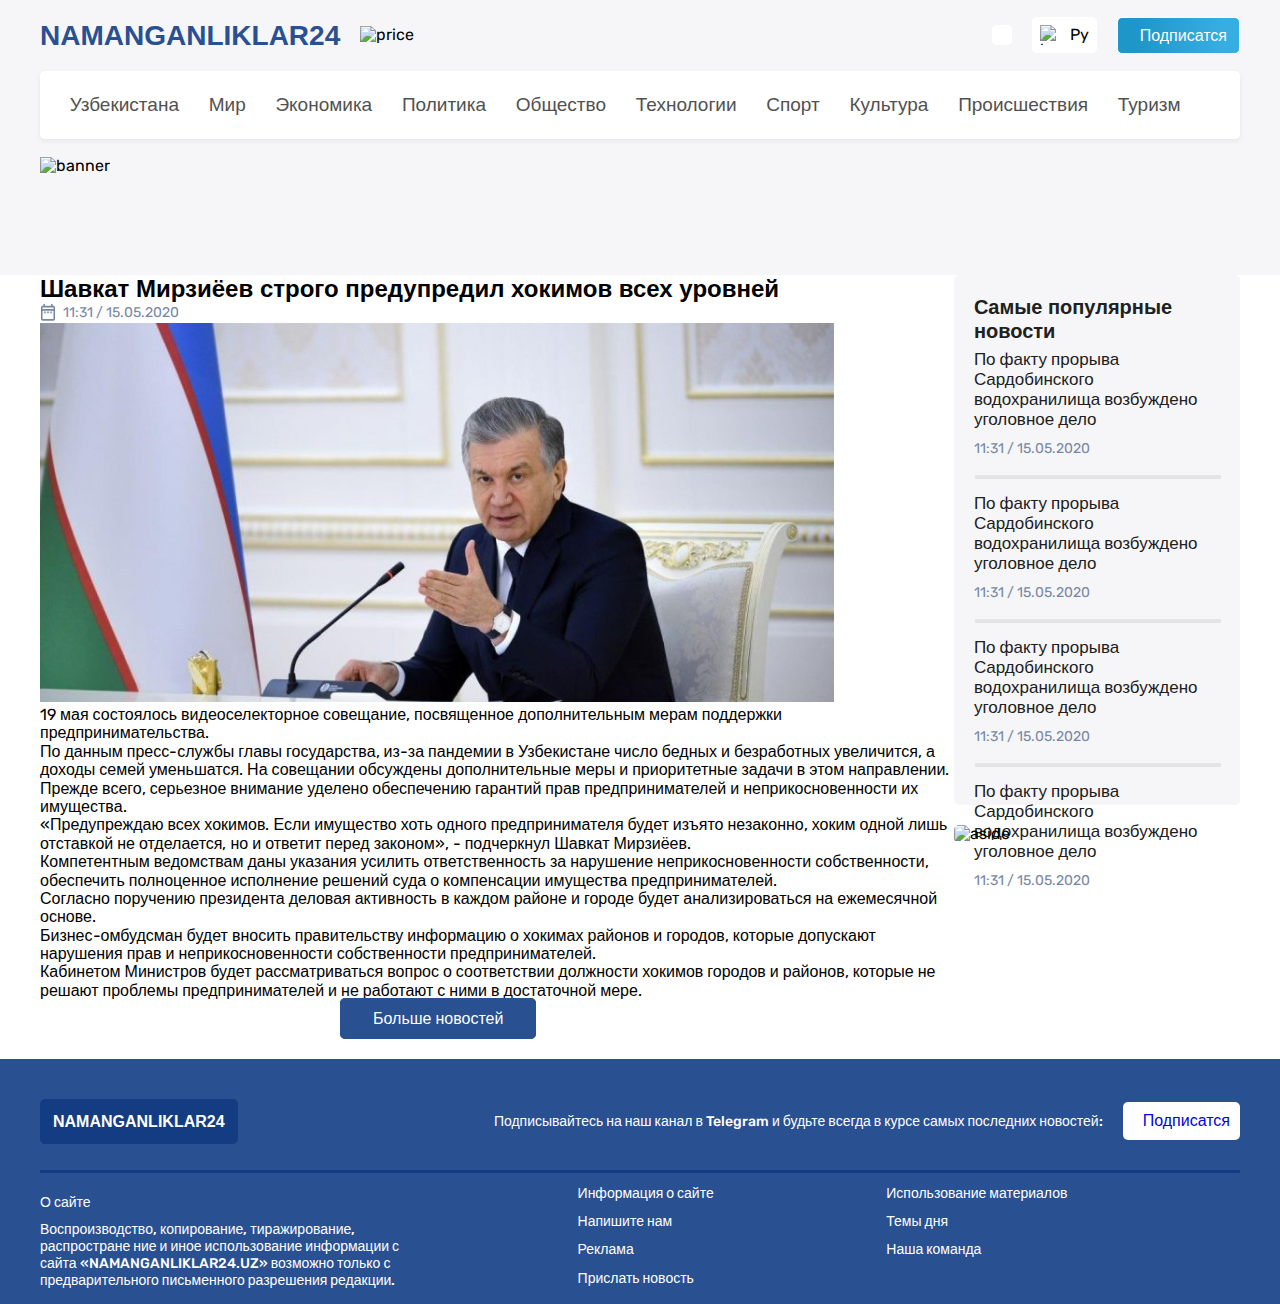
==== html/article.html @ 176e5793 "Namanganliklar24" ====
<!DOCTYPE html>
<html lang="ru">
  <head>
    <meta charset="UTF-8" />
    <meta http-equiv="X-UA-Compatible" content="IE=edge" />
    <meta name="viewport" content="width=device-width, initial-scale=1.0" />
    <!-- ****META TAGS**** -->
    <link
      rel="apple-touch-icon"
      sizes="180x180"
      href="..favicon/apple-touch-icon.png"
    />
    <link
      rel="icon"
      type="image/png"
      sizes="32x32"
      href="../favicon/favicon-32x32.png"
    />
    <link
      rel="icon"
      type="image/png"
      sizes="16x16"
      href="../favicon/favicon-16x16.png"
    />
    <link rel="manifest" href="../favicon/site.webmanifest" />
    <meta name="author" content="Abdujalilov Ismoil" />
    <meta
      name="description"
      content="Namanganliklar24 nomli 4 sahifali Web-Site"
    />
    <meta name="og:title" content="Namanganliklar24" />
    <meta
      name="og:description"
      content="Namanganliklar24 nomli 4 sahifali Web-Site"
    />
    <meta name="og:image" content="./favicon/favicon.ico" />
    <meta name="og:site_name" content="Namanganliklar24" />
    <!-- ***CDNJS LIBRARY*** -->
    <link
      rel="stylesheet"
      href="https://cdnjs.cloudflare.com/ajax/libs/font-awesome/6.1.2/css/all.min.css"
      integrity="sha512-1sCRPdkRXhBV2PBLUdRb4tMg1w2YPf37qatUFeS7zlBy7jJI8Lf4VHwWfZZfpXtYSLy85pkm9GaYVYMfw5BC1A=="
      crossorigin="anonymous"
      referrerpolicy="no-referrer"
    />
    <!-- ****FONTS CSS**** -->
    <link rel="stylesheet" href="../css/fonts.css" />
    <!-- ****NORMALIZE CSS*** -->
    <link rel="stylesheet" href="../css/normalize.css" />
    <!-- ****MAIN CSS**** -->
    <link rel="stylesheet" href="../css/article.css" />
    <title>Namanganliklar24</title>
  </head>
  <body>
    <!-- ****MODAL START**** -->
    <div class="modal">
      <div class="modal__container">
        <i data-close class="fa fa-times"></i>
        <h3 class="modal__container-title">
          Подписывайтесь на наш канал в Telegram и будьте всегда в курсе самых
          последних новостей:
        </h3>
        <a class="modal__container_link" href="#">
          <i class="fab fa-telegram"></i>
          <p class="modal__container-paragraph">Подписатся</p>
        </a>
      </div>
    </div>
    <!-- ****MODAL END**** -->

    <!-- ****HEADER START**** -->
    <header class="header">
      <div class="container">
        <nav class="header__nav">
          <div class="header__nav_container">
            <div class="header__nav_container_box">
              <h1 class="header__nav_container_box-title">NAMANGANLIKLAR24</h1>
              <img
                class="header__nav_container_box-img"
                src="../img/logo/price.svg"
                alt="price"
                title="price"
              />
            </div>
            <div class="header__nav_container_box">
              <i class="fa fa-search"></i>
              <div class="header__nav_container_box_language">
                <img
                  class="header__nav_container_box_language-img"
                  src="../img/logo/language.jpg"
                  alt="language"
                  title="language"
                />
                <p class="header__nav_container_box_language-paragraph">Py</p>
              </div>
              <div class="header__nav_container_box_subscribe">
                <a
                  data-open
                  class="header__nav_container_box_subscribe_link"
                  href="#"
                >
                  <i class="fab fa-telegram"></i>
                  <p class="header__nav_container_box_subscribe-paragraph">
                    Подписатся
                  </p>
                </a>
              </div>
            </div>
          </div>
          <ul class="header__nav_list">
            <li class="header__nav_list_item">
              <a
                class="header__nav_list_item-link"
                href="../index.html"
                target="_blank"
              >
                Узбекистана
              </a>
            </li>
            <li class="header__nav_list_item">
              <a class="header__nav_list_item-link" href="#"> Мир </a>
            </li>
            <li class="header__nav_list_item">
              <a class="header__nav_list_item-link" href="#"> Экономика </a>
            </li>
            <li class="header__nav_list_item">
              <a class="header__nav_list_item-link" href="./list.html">
                Политика
              </a>
            </li>
            <li class="header__nav_list_item">
              <a class="header__nav_list_item-link" href="#"> Общество </a>
            </li>
            <li class="header__nav_list_item">
              <a class="header__nav_list_item-link" href="#"> Технологии </a>
            </li>
            <li class="header__nav_list_item">
              <a class="header__nav_list_item-link" href="#"> Спорт </a>
            </li>
            <li class="header__nav_list_item">
              <a class="header__nav_list_item-link" href="#"> Культура </a>
            </li>
            <li class="header__nav_list_item">
              <a class="header__nav_list_item-link" href="#"> Происшествия </a>
            </li>
            <li class="header__nav_list_item">
              <a class="header__nav_list_item-link" href="#"> Туризм </a>
            </li>
            <li class="header__nav_list_item">
              <i class="fa fa-bars"></i>
            </li>
          </ul>
        </nav>
        <img
          class="header__nav-img"
          src="../img/logo/banner.svg"
          alt="banner"
          title="banner"
        />
      </div>
    </header>
    <!-- ****HEADER END**** -->

    <!-- ****SECTION START**** -->
    <section class="section">
      <div class="container">
        <div class="section__container">
          <div class="section__container_small">
            <div class="section__container_small_box">
              <h2 class="section__container_small_box-title">
                Шавкат Мирзиёев строго предупредил хокимов всех уровней
              </h2>
              <div class="section__container_small_list_item_box_date">
                <img
                  class="section__container_small_list_item_box_date-img"
                  src="../img/section/date-icon.svg"
                  alt="date-icon"
                  title="date-icon"
                />
                <p
                  class="section__container_small_list_item_box_date-paragraph"
                >
                  11:31 / 15.05.2020
                </p>
              </div>
              <img
                class="section__container_small_box-img"
                src="../img/section/prezident.jpg"
                alt="prezident"
                title="prezident"
              />
              <p class="section__container_small_box-paragraph">
                19 мая состоялось видеоселекторное совещание, посвященное
                дополнительным мерам поддержки предпринимательства.
              </p>
              <p class="section__container_small_box-paragraph">
                По данным пресс-службы главы государства, из-за пандемии в
                Узбекистане число бедных и безработных увеличится, а доходы
                семей уменьшатся. На совещании обсуждены дополнительные меры и
                приоритетные задачи в этом направлении.
              </p>
              <p class="section__container_small_box-paragraph">
                Прежде всего, серьезное внимание уделено обеспечению гарантий
                прав предпринимателей и неприкосновенности их имущества.
              </p>
              <p class="section__container_small_box-paragraph">
                «Предупреждаю всех хокимов. Если имущество хоть одного
                предпринимателя будет изъято незаконно, хоким одной лишь
                отставкой не отделается, но и ответит перед законом», -
                подчеркнул Шавкат Мирзиёев.
              </p>
              <p class="section__container_small_box-paragraph">
                Компетентным ведомствам даны указания усилить ответственность за
                нарушение неприкосновенности собственности, обеспечить
                полноценное исполнение решений суда о компенсации имущества
                предпринимателей.
              </p>
              <p class="section__container_small_box-paragraph">
                Согласно поручению президента деловая активность в каждом районе
                и городе будет анализироваться на ежемесячной основе.
              </p>
              <p class="section__container_small_box-paragraph">
                Бизнес-омбудсман будет вносить правительству информацию о
                хокимах районов и городов, которые допускают нарушения прав и
                неприкосновенности собственности предпринимателей.
              </p>
              <p class="section__container_small_box-paragraph">
                Кабинетом Министров будет рассматриваться вопрос о соответствии
                должности хокимов городов и районов, которые не решают проблемы
                предпринимателей и не работают с ними в достаточной мере.
              </p>
            </div>
            <aside class="section__container_small_aside">
              <ul class="section__container_small_aside_list">
                <li class="section__container_small_aside_list_item">
                  <h2 class="section__container_small_aside_list_item-title">
                    Cамые популярные новости
                  </h2>
                  <p class="section__container_small_aside_list_item-paragraph">
                    По факту прорыва Сардобинского водохранилища возбуждено
                    уголовное дело
                  </p>
                  <p
                    class="section__container_small_aside_list_item_paragraph-date"
                  >
                    11:31 / 15.05.2020
                  </p>
                </li>
                <li class="section__container_small_aside_list_item">
                  <p class="section__container_small_aside_list_item-paragraph">
                    По факту прорыва Сардобинского водохранилища возбуждено
                    уголовное дело
                  </p>
                  <p
                    class="section__container_small_aside_list_item_paragraph-date"
                  >
                    11:31 / 15.05.2020
                  </p>
                </li>
                <li class="section__container_small_aside_list_item">
                  <p class="section__container_small_aside_list_item-paragraph">
                    По факту прорыва Сардобинского водохранилища возбуждено
                    уголовное дело
                  </p>
                  <p
                    class="section__container_small_aside_list_item_paragraph-date"
                  >
                    11:31 / 15.05.2020
                  </p>
                </li>
                <li class="section__container_small_aside_list_item">
                  <p class="section__container_small_aside_list_item-paragraph">
                    По факту прорыва Сардобинского водохранилища возбуждено
                    уголовное дело
                  </p>
                  <p
                    class="section__container_small_aside_list_item_paragraph-date active"
                  >
                    11:31 / 15.05.2020
                  </p>
                </li>
              </ul>
              <img
                class="section__container_small_aside-img"
                src="../img/section/aside.svg"
                alt="aside"
                title="aside"
              />
            </aside>
          </div>
          <a class="section__container_small_aside_list_item-link" href="#">
            Больше новостей
          </a>
        </div>
      </div>
    </section>
    <!-- ****SECTION END**** -->

    <!-- ****FOOTER START**** -->
    <footer class="footer">
      <div class="container">
        <div class="footer__logo_container">
          <a class="footer__logo_container-link" href="../index.html">
            NAMANGANLIKLAR24
          </a>
          <div class="footer__logo_container_box">
            <p class="footer__logo_container-paragraph">
              Подписывайтесь на наш канал в Telegram и будьте всегда в курсе
              самых последних новостей:
            </p>
            <a class="footer__logo_container_subscribe" href="#">
              <i class="fab fa-telegram"></i>
              <p class="footer__logo_container_subscribe-paragraph">
                Подписатся
              </p>
            </a>
          </div>
        </div>
        <div class="footer__list_container">
          <ul class="footer__list_container_list">
            <li class="footer__list_container_list_item">
              <p class="footer__list_container_list_item-paragraph">О сайте</p>
              <p class="footer__list_container_list_item-paragraph">
                Воспроизводство, копирование, тиражирование, распростране ние и
                иное использование информации с сайта «NAMANGANLIKLAR24.UZ»
                возможно только с предварительного письменного разрешения
                редакции.
              </p>
            </li>
          </ul>
          <ul class="footer__list_container_list">
            <li class="footer__list_container_list_item">
              <a class="footer__list_container_list_item-link" href="#">
                Информация о сайте
              </a>
            </li>
            <li class="footer__list_container_list_item">
              <a class="footer__list_container_list_item-link" href="#">
                Напишите нам
              </a>
            </li>
            <li class="footer__list_container_list_item">
              <a class="footer__list_container_list_item-link" href="#">
                Реклама
              </a>
            </li>
            <li class="footer__list_container_list_item">
              <a class="footer__list_container_list_item-link" href="#">
                Прислать новость
              </a>
            </li>
          </ul>
          <ul class="footer__list_container_list">
            <li class="footer__list_container_list_item">
              <a class="footer__list_container_list_item-link" href="#">
                Использование материалов
              </a>
            </li>
            <li class="footer__list_container_list_item">
              <a class="footer__list_container_list_item-link" href="#">
                Темы дня
              </a>
            </li>
            <li class="footer__list_container_list_item">
              <a class="footer__list_container_list_item-link" href="#">
                Наша команда
              </a>
            </li>
          </ul>
        </div>
      </div>
    </footer>
    <!-- ****FOOTER END**** -->
    <script src="../js/index.js"></script>
  </body>
</html>
---- css/fonts.css ----
/* rubik-regular - latin */
@font-face {
  font-family: 'Rubik';
  font-style: normal;
  font-weight: 400;
  src: url('../fonts/Rubik/rubik-v21-latin-regular.eot');
  /* IE9 Compat Modes */
  src: local(''),
    url('../fonts/Rubik/rubik-v21-latin-regular.eot?#iefix') format('embedded-opentype'),
    /* IE6-IE8 */
    url('../fonts/Rubik/rubik-v21-latin-regular.woff2') format('woff2'),
    /* Super Modern Browsers */
    url('../fonts/Rubik/rubik-v21-latin-regular.woff') format('woff'),
    /* Modern Browsers */
    url('../fonts/Rubik/rubik-v21-latin-regular.ttf') format('truetype'),
    /* Safari, Android, iOS */
    url('../fonts/Rubik/rubik-v21-latin-regular.svg#Rubik') format('svg');
  /* Legacy iOS */
}

/* rubik-500 - latin */
@font-face {
  font-family: 'Rubik';
  font-style: normal;
  font-weight: 500;
  src: url('../fonts/Rubik/rubik-v21-latin-500.eot');
  /* IE9 Compat Modes */
  src: local(''),
    url('../fonts/Rubik/rubik-v21-latin-500.eot?#iefix') format('embedded-opentype'),
    /* IE6-IE8 */
    url('../fonts/Rubik/rubik-v21-latin-500.woff2') format('woff2'),
    /* Super Modern Browsers */
    url('../fonts/Rubik/rubik-v21-latin-500.woff') format('woff'),
    /* Modern Browsers */
    url('../fonts/Rubik/rubik-v21-latin-500.ttf') format('truetype'),
    /* Safari, Android, iOS */
    url('../fonts/Rubik/rubik-v21-latin-500.svg#Rubik') format('svg');
  /* Legacy iOS */
}

/* rubik-700 - latin */
@font-face {
  font-family: 'Rubik';
  font-style: normal;
  font-weight: 700;
  src: url('../fonts/rubik-v21-latin-700.eot');
  /* IE9 Compat Modes */
  src: local(''),
    url('../fonts/rubik-v21-latin-700.eot?#iefix') format('embedded-opentype'),
    /* IE6-IE8 */
    url('../fonts/rubik-v21-latin-700.woff2') format('woff2'),
    /* Super Modern Browsers */
    url('../fonts/rubik-v21-latin-700.woff') format('woff'),
    /* Modern Browsers */
    url('../fonts/rubik-v21-latin-700.ttf') format('truetype'),
    /* Safari, Android, iOS */
    url('../fonts/rubik-v21-latin-700.svg#Rubik') format('svg');
  /* Legacy iOS */
}
---- css/article.css ----
*,
*::after,
*::before {
  padding: 0;
  margin: 0;
  list-style: none;
  text-decoration: none;
  -webkit-box-sizing: border-box;
  box-sizing: border-box;
  -webkit-tap-highlight-color: transparent;
  scroll-behavior: smooth;
}

body {
  font-family: 'Rubik', sans-serif;
}

:root {
  --header-title-color: #295091;
  --header-bg-color: #F6F6F9;
  --header-icon-bg-color: #FFFFFF;
  --header-link-color: #515151;
  --banner-border-color: #E0E0E0;
  --main-span-color1: #DB0000;
  --main-span-color2: #05B135;
  --main-span-color3: #000000;
  --main-span-after-color: #F4CCD1;
  --main-text-color: #202020;
  --main-paragraph-color: #6B6D97;
  --main-bg-btn-color: #FE5C28;
  --section-date-color: #7688A4;
  --section-date-border-color: #E4E4E4;
  --section-contact-color: #333333;
  --footer-link-color: #133C82;
}

/* ****MODAL START**** */
.modal {
  position: fixed;
  min-height: 100vh;
  width: 100%;
  background: rgba(68, 81, 102, 0.24);
  display: flex;
  justify-content: center;
  align-items: center;
  z-index: 1;
  display: none;
}

.modal.active {
  display: block;
}

.modal__container {
  height: 230px;
  max-width: 819px;
  width: 100%;
  background-color: var(--header-icon-bg-color);
  display: flex;
  justify-content: center;
  flex-direction: column;
  text-align: center;
  margin: 0 auto;
  position: relative;
  margin: 200px auto;
}

.modal__container .fa-times {
  font-size: 20px;
  position: absolute;
  top: 20px;
  right: 20px;
  cursor: pointer;
  color: var(--header-link-color);
}

.modal__container-title {
  max-width: 678px;
  margin: 0 auto;
  width: 100%;
  color: var(--header-title-color);
  font-weight: 600;
  font-size: 26px;
  line-height: 31px;
  text-align: center;
}

.modal__container_link {
  display: -webkit-box;
  display: -ms-flexbox;
  display: flex;
  -webkit-box-align: center;
  justify-content: center;
  -ms-flex-align: center;
  align-items: center;
  background: -o-linear-gradient(left, #1E96C8 15.07%, #37AEE2 85.96%);
  background: -webkit-gradient(linear, left top, right top, color-stop(15.07%, #1E96C8), color-stop(85.96%, #37AEE2));
  background: linear-gradient(90deg, #1E96C8 15.07%, #37AEE2 85.96%);
  border-radius: 5px;
  padding: 8px 12px;
  gap: 10px;
  transition: all .3s linear;
  -webkit-transition: all .3s linear;
  -moz-transition: all .3s linear;
  -ms-transition: all .3s linear;
  -o-transition: all .3s linear;
  border: 1px solid var(--header-icon-bg-color);
  width: 150px;
  margin: 30px auto 0 auto;
  color: var(--header-icon-bg-color);
}

.modal__container_link:hover {
  background: var(--header-icon-bg-color);
  border: 1px solid var(--header-title-color);
  color: var(--footer-link-color);
}

.modal__container_link:hover .fa-telegram {
  color: var(--header-title-color);
}

.modal__container_link .fa-telegram {
  color: var(--header-icon-bg-color);
  transition: all .3s linear;
  -webkit-transition: all .3s linear;
  -moz-transition: all .3s linear;
  -ms-transition: all .3s linear;
  -o-transition: all .3s linear;
}

/* ****MODAL END**** */

.container {
  max-width: 1240px;
  width: 100%;
  padding: 0 20px;
  margin: 0 auto;
}

html {
  scroll-behavior: smooth;
}

body {
  scroll-behavior: smooth;
}

/* ****HEADER START**** */
.header {
  background-color: var(--header-bg-color);
  width: 100%;
  height: 275px;
}

.header__nav_container {
  display: -webkit-box;
  display: -ms-flexbox;
  display: flex;
  -webkit-box-pack: justify;
  -ms-flex-pack: justify;
  justify-content: space-between;
  -webkit-box-align: center;
  -ms-flex-align: center;
  align-items: center;
}

.header__nav_container_box:nth-child(1) {
  display: -webkit-box;
  display: -ms-flexbox;
  display: flex;
  -webkit-box-align: center;
  -ms-flex-align: center;
  align-items: center;
  gap: 20px;
}

.header__nav_container_box:nth-child(2) {
  display: -webkit-box;
  display: -ms-flexbox;
  display: flex;
  -webkit-box-align: center;
  -ms-flex-align: center;
  align-items: center;
  gap: 20px;
}

.header__nav_container_box-title {
  color: var(--header-title-color);
  font-weight: 700;
  font-size: 28px;
  line-height: 33px;
}

.fa-search {
  background-color: var(--header-icon-bg-color);
  padding: 10px;
  display: -webkit-box;
  display: -ms-flexbox;
  display: flex;
  -webkit-box-pack: center;
  -ms-flex-pack: center;
  justify-content: center;
  -webkit-box-align: center;
  -ms-flex-align: center;
  align-items: center;
  border-radius: 5px;
  cursor: pointer;
}

.header__nav_container_box_language {
  display: -webkit-box;
  display: -ms-flexbox;
  display: flex;
  -webkit-box-align: center;
  -ms-flex-align: center;
  align-items: center;
  -webkit-box-pack: justify;
  -ms-flex-pack: justify;
  justify-content: space-between;
  gap: 10px;
  background-color: var(--header-icon-bg-color);
  border-radius: 5px;
  -webkit-border-radius: 5px;
  -moz-border-radius: 5px;
  -ms-border-radius: 5px;
  -o-border-radius: 5px;
  padding: 8px;
  cursor: pointer;
}

.header__nav_container_box_language-img {
  height: 20px;
  width: 20px;

}

.header__nav_container_box_subscribe_link {
  display: -webkit-box;
  display: -ms-flexbox;
  display: flex;
  -webkit-box-align: center;
  -ms-flex-align: center;
  align-items: center;
  background: -o-linear-gradient(left, #1E96C8 15.07%, #37AEE2 85.96%);
  background: -webkit-gradient(linear, left top, right top, color-stop(15.07%, #1E96C8), color-stop(85.96%, #37AEE2));
  background: linear-gradient(90deg, #1E96C8 15.07%, #37AEE2 85.96%);
  border-radius: 5px;
  padding: 8px 12px;
  gap: 10px;
  transition: all .3s linear;
  -webkit-transition: all .3s linear;
  -moz-transition: all .3s linear;
  -ms-transition: all .3s linear;
  -o-transition: all .3s linear;
  border: 1px solid var(--header-icon-bg-color);
}

.header__nav_container_box_subscribe_link:hover {
  background: var(--header-icon-bg-color);
  border: 1px solid var(--header-title-color);
}

.header__nav_container_box_subscribe_link:hover .header__nav_container_box_subscribe-paragraph {
  color: var(--header-title-color);
}

.header__nav_container_box_subscribe_link:hover .fa-telegram {
  color: var(--header-title-color);
}

.fa-telegram {
  color: var(--header-icon-bg-color);
  transition: all .3s linear;
  -webkit-transition: all .3s linear;
  -moz-transition: all .3s linear;
  -ms-transition: all .3s linear;
  -o-transition: all .3s linear;
}

.fa-bars {
  font-size: 25px;
  cursor: pointer;
  display: none;
}

.header__nav_container_box_subscribe-paragraph {
  color: var(--header-icon-bg-color);
  font-weight: 500;
  font-size: 16px;
  line-height: 19px;
  transition: all .3s linear;
  -webkit-transition: all .3s linear;
  -moz-transition: all .3s linear;
  -ms-transition: all .3s linear;
  -o-transition: all .3s linear;
}

.header__nav_list {
  height: 68px;
  width: 100%;
  background-color: var(--header-icon-bg-color);
  -webkit-box-shadow: 0px 2px 5px rgba(159, 159, 159, 0.19);
  box-shadow: 0px 2px 5px rgba(159, 159, 159, 0.19);
  border-radius: 5px;
  display: -webkit-box;
  display: -ms-flexbox;
  display: flex;
  -webkit-box-align: center;
  -ms-flex-align: center;
  align-items: center;
  -webkit-box-pack: space-evenly;
  -ms-flex-pack: space-evenly;
  justify-content: space-evenly;
}

.header__nav_list_item-link {
  font-weight: 500;
  font-size: 19px;
  line-height: 23px;
  color: var(--header-link-color);
  transition: all .3s linear;
  -webkit-transition: all .3s linear;
  -moz-transition: all .3s linear;
  -ms-transition: all .3s linear;
  -o-transition: all .3s linear;
}

.header__nav_list_item-link:hover {
  text-decoration: underline;
}

.header__nav-img {
  margin: 18px 0 0 0;
  height: 99px;
  width: 100%;
}

/* ****HEADER END**** */


.section__container-title {
  margin: 38px 0 13px 0;
  font-weight: 600;
  font-size: 20px;
  line-height: 24px;
  color: var(--main-span-color3);
}

.section__container_small {
  display: -ms-grid;
  display: grid;
  -ms-grid-columns: (auto);
  grid-template-columns: repeat(2, auto);
  -webkit-box-pack: justify;
  -ms-flex-pack: justify;
  justify-content: space-between;
}

.section__container_small_list_item {
  display: -webkit-box;
  display: -ms-flexbox;
  display: flex;
  -webkit-box-align: center;
  -ms-flex-align: center;
  align-items: center;
  gap: 20px;
  margin: 18px 0;
}

.section__container_small_list_item_box-img {
  border-radius: 5px;
  height: 143px;
  width: 252px;
}

.section__container_small_list_item_box-title {
  max-width: 435px;
  width: 100%;
  font-weight: 600;
  font-size: 17px;
  line-height: 20px;
  color: var(--main-text-color);
}

.section__container_small_list_item_box-paragraph {
  max-width: 490px;
  width: 100%;
  font-weight: 400;
  font-size: 15px;
  line-height: 18px;
  margin: 8px 0 12px 0;
}

.section__container_small_list_item_box_date {
  display: -webkit-box;
  display: -ms-flexbox;
  display: flex;
  -webkit-box-align: center;
  -ms-flex-align: center;
  align-items: center;
  gap: 5px;
}

.section__container_small_list_item_box_date-img {
  height: 20px;
  width: 18px;
}

.section__container_small_list_item_box_date-paragraph {
  font-weight: 400;
  font-size: 14px;
  line-height: 17px;
  color: var(--section-date-color);
}

.section__container_small_aside_list {
  background-color: var(--header-bg-color);
  max-width: 386px;
  width: 100%;
  height: 530px;
  padding: 20px;
  border-radius: 5px;
}

.section__container_small_aside_list_item-title {
  font-weight: 600;
  font-size: 20px;
  line-height: 24px;
  color: var(--main-text-color);
}

.section__container_small_aside_list_item-paragraph {
  max-width: 347px;
  width: 100%;
  font-weight: 400;
  font-size: 17px;
  line-height: 20px;
  color: var(--main-text-color);
  margin: 6px 0 11px 0;
}

.section__container_small_aside_list_item_paragraph-date {
  font-weight: 400;
  font-size: 14px;
  line-height: 17px;
  color: var(--section-date-color);
  margin: 0 0 36px 0;
  position: relative;
}

.section__container_small_aside_list_item_paragraph-date::after {
  content: "";
  position: absolute;
  width: 100%;
  height: 4px;
  background-color: var(--section-date-border-color);
  transform: translateX(-115px) translateY(35px);
  -webkit-transform: translateX(-115px) translateY(35px);
  -moz-transform: translateX(-115px) translateY(35px);
  -ms-transform: translateX(-115px) translateY(35px);
  -o-transform: translateX(-115px) translateY(35px);
}

.section__container_small_aside_list_item_paragraph-date.active::after {
  display: none;
}

.section__container_small_aside-img {
  max-width: 386px;
  height: 510px;
  margin: 20px 0 0 0;
  -o-object-fit: cover;
  object-fit: cover;
  border-radius: 5px;
}

.section__container_small_aside_list_item-link {
  padding: 10px 32px;
  background-color: var(--header-title-color);
  color: var(--header-icon-bg-color);
  border-radius: 5px;
  border: 1.4px solid var(--header-title-color);
  position: relative;
  left: 300px;
  bottom: -10px;
  transition: all .3s linear;
  -webkit-transition: all .3s linear;
  -moz-transition: all .3s linear;
  -ms-transition: all .3s linear;
  -o-transition: all .3s linear;
}

.section__container_small_aside_list_item-link:hover {
  background-color: transparent;
  color: var(--header-title-color);
}

.section__contact {
  width: 100%;
  height: 214px;
  background-color: var(--header-bg-color);
  padding: 0 20px;
  margin: 20px 0 0 0;
}

.section__contact_list_item:nth-child(2) {
  position: relative;
  right: 40px;
}

.section__contact_list {
  display: -ms-grid;
  display: grid;
  -ms-grid-columns: (auto);
  grid-template-columns: repeat(3, auto);
  -webkit-box-pack: justify;
  -ms-flex-pack: justify;
  justify-content: space-between;
  -webkit-box-align: center;
  -ms-flex-align: center;
  align-items: center;
  height: 214px;
}

.section__contact_list_item-img.active {
  margin: 35px 0 0 0;
  height: 177px;
  width: 236px;
  cursor: auto;
}

.section__contact_list_item-title {
  color: var(--header-title-color);
  font-weight: 600;
  font-size: 24px;
  line-height: 28px;
  margin: 0 0 10px 0;
}

.section__contact_list_item-paragraph {
  font-weight: 600;
  font-size: 18px;
  line-height: 21px;
  color: var(--section-contact-color);
  max-width: 525px;
  width: 100%;
}

.section__contact_list_item-img {
  cursor: pointer;
  height: 50px;
  width: 162.71px;
  -o-object-fit: cover;
  object-fit: cover;
  margin: 0 5px;
}

/* ****SECTION END**** */

/* ****FOOTER START**** */
.footer {
  height: 245px;
  width: 100%;
  background-color: var(--header-title-color);
  padding: 40px 0 0 0;
  margin: 40px 0 0 0;
}

.footer__logo_container {
  display: -webkit-box;
  display: -ms-flexbox;
  display: flex;
  -webkit-box-pack: justify;
  -ms-flex-pack: justify;
  justify-content: space-between;
  -webkit-box-align: center;
  -ms-flex-align: center;
  align-items: center;
  position: relative;
}

.footer__logo_container::after {
  content: "";
  position: absolute;
  height: 3px;
  width: 100%;
  background-color: var(--footer-link-color);
  transform: translateY(50px);
  -webkit-transform: translateY(50px);
  -moz-transform: translateY(50px);
  -ms-transform: translateY(50px);
  -o-transform: translateY(50px);
}

.footer__logo_container_box {
  display: -webkit-box;
  display: -ms-flexbox;
  display: flex;
  -webkit-box-align: center;
  -ms-flex-align: center;
  align-items: center;
}

.footer__logo_container-paragraph {
  font-weight: 500;
  font-size: 14px;
  line-height: 17px;
  color: var(--header-icon-bg-color);
  margin: 0 20px 0 0;
}

.footer__logo_container-link {
  font-weight: 700;
  font-size: 16px;
  line-height: 19px;
  color: var(--header-icon-bg-color);
  padding: 12px;
  background: var(--footer-link-color);
  border-radius: 5px;
  display: inline;
  -webkit-border-radius: 5px;
  -moz-border-radius: 5px;
  -ms-border-radius: 5px;
  -o-border-radius: 5px;
  transition: all .3s linear;
  -webkit-transition: all .3s linear;
  -moz-transition: all .3s linear;
  -ms-transition: all .3s linear;
  -o-transition: all .3s linear;
  border: 1px solid var(--footer-link-color);
}

.footer__logo_container-link:hover {
  background-color: var(--header-icon-bg-color);
  color: var(--footer-link-color);
}

.footer__logo_container_subscribe {
  display: -webkit-box;
  display: -ms-flexbox;
  display: flex;
  -webkit-box-align: center;
  -ms-flex-align: center;
  align-items: center;
  gap: 10px;
  background-color: var(--header-icon-bg-color);
  padding: 10px;
  border-radius: 5px;
  -webkit-border-radius: 5px;
  -moz-border-radius: 5px;
  -ms-border-radius: 5px;
  -o-border-radius: 5px;
  transition: all .3s linear;
  -webkit-transition: all .3s linear;
  -moz-transition: all .3s linear;
  -ms-transition: all .3s linear;
  -o-transition: all .3s linear;
}

.footer__logo_container_subscribe:hover {
  background-color: var(--footer-link-color);
  color: var(--header-icon-bg-color);
}

.footer__logo_container_subscribe:hover i {
  color: var(--header-icon-bg-color);
}

.footer__logo_container_subscribe i {
  color: var(--footer-link-color);
}

.footer__list_container {
  display: -ms-grid;
  display: grid;
  -ms-grid-columns: (auto);
  grid-template-columns: repeat(3, auto);
  margin: 35px 0 0 0;
}

.footer__list_container_list_item-paragraph {
  max-width: 365px;
  width: 100%;
  font-weight: 500;
  font-size: 14px;
  line-height: 17px;
  color: var(--header-icon-bg-color);
  margin: 10px 0;
}

.footer__list_container_list_item {
  padding: 5px 0;
}

.footer__list_container_list_item-link {
  font-weight: 500;
  font-size: 14px;
  line-height: 17px;
  color: var(--header-icon-bg-color);
}

.footer__list_container_list_item-link:hover {
  text-decoration: underline;
}

/* ****FOOTER END**** */

/* ****RESPONSIVE START**** */
@media only screen and (max-width: 1165px) {
  .section__container_small_list_item {
    display: -webkit-box;
    display: -ms-flexbox;
    display: flex;
    -ms-flex-wrap: wrap;
    flex-wrap: wrap;
    -webkit-box-align: center;
    -ms-flex-align: center;
    align-items: center;
    gap: 20px;
    margin: 18px 0;
  }

  .section__container_small_list_item_box-img {
    border-radius: 5px;
    height: 100%;
    width: 700px;
  }
}

@media only screen and (max-width: 1130px) {
  .main__list {
    display: -ms-grid;
    display: grid;
    -ms-grid-columns: auto 20px auto 20px auto;
    grid-template-columns: repeat(2, auto);
    gap: 20px;
    margin: 18px 0 0 0;
  }

  .main__list_item-img {
    height: 315px;
    max-width: 535px;
    width: 100%;
    -o-object-fit: cover;
    object-fit: cover;
    border-radius: 5px;
  }

  .main__list_item-title {
    font-weight: 600;
    font-size: 25px;
    line-height: 32px;
    color: var(--main-text-color);
    max-width: none;
    width: 100%;
  }

  .main__list_item-paragraph {
    font-weight: 400;
    font-size: 20px;
    line-height: 17px;
    color: var(--main-paragraph-color);
    margin: 10px 0 0 0;
  }

  .section__container_small {
    display: -ms-grid;
    display: grid;
    -ms-grid-columns: auto;
    grid-template-columns: auto;
  }


  .section__container_small_list_item_box-img {
    border-radius: 5px;
    height: 100%;
    width: 1085px;
  }

  .section__container_small_aside_list_item-link {
    top: 40px;
  }

  .section__contact_list {
    margin: 85px 0 0 0;
  }

  .section__container_small_list_item_box-title {
    max-width: none;
    width: 100%;
    font-weight: 600;
    font-size: 35px;
    line-height: 42px;
    color: var(--main-text-color);
  }

  .section__container_small_list_item_box-paragraph {
    max-width: none;
    width: 100%;
    font-weight: 400;
    font-size: 25px;
    line-height: 37px;
    margin: 8px 0 12px 0;
  }

  .section__contact_list {
    display: -ms-grid;
    display: grid;
    -ms-grid-columns: (auto);
    grid-template-columns: repeat(2, auto);
    -webkit-box-pack: justify;
    -ms-flex-pack: justify;
    justify-content: space-between;
    -webkit-box-align: center;
    -ms-flex-align: center;
    align-items: center;
    height: 214px;
  }

  .section__contact {
    width: 100%;
    height: 300px;
    background-color: var(--header-bg-color);
    padding: 0 20px;
    margin: 20px 0 0 0;
  }

  .section__contact_list_item-img {
    cursor: pointer;
    height: 50px;
    width: 162.71px;
    -o-object-fit: cover;
    object-fit: cover;
    margin: 15px 5px;
  }

  .section__contact_list_item-title {
    color: var(--header-title-color);
    font-weight: 600;
    font-size: 24px;
    line-height: 28px;
    margin: 65px 0 10px 0;
  }

  .section__container_small_aside_list {
    background-color: var(--header-bg-color);
    max-width: 535px;
    width: 100%;
    height: 600px;
    padding: 20px;
    border-radius: 5px;
  }

  .section__container_small_aside_list_item-title {
    font-weight: 600;
    font-size: 33px;
    line-height: 24px;
    color: var(--main-text-color);
  }

  .section__container_small_aside_list_item-paragraph {
    max-width: none;
    width: 100%;
    font-weight: 400;
    font-size: 28px;
    line-height: 34px;
    color: var(--main-text-color);
    margin: 16px 0 11px 0;
  }

  .section__container_small_aside_list_item_paragraph-date {
    font-weight: 400;
    font-size: 20px;
    line-height: 17px;
    color: var(--section-date-color);
    margin: 0 0 36px 0;
    position: relative;
  }

  .section__container_small_aside_list {
    background-color: var(--header-bg-color);
    max-width: 535px;
    width: 100%;
    height: 710px;
    padding: 20px;
    border-radius: 5px;
  }

  .section__container_small_list_item_box_date-paragraph {
    font-weight: 400;
    font-size: 20px;
    line-height: 17px;
    color: var(--section-date-color);
  }

  .section__container_small_list_item_box_date-img {
    height: 30px;
    width: 30px;
  }

  .section__container_small_aside_list_item_paragraph-date::after {
    content: "";
    position: absolute;
    width: 100%;
    height: 4px;
    background-color: var(--section-date-border-color);
    transform: translateX(-115px) translateY(35px);
    -webkit-transform: translateX(-165px) translateY(35px);
    -moz-transform: translateX(-115px) translateY(35px);
    -ms-transform: translateX(-115px) translateY(35px);
    -o-transform: translateX(-115px) translateY(35px);
  }
}

@media only screen and (max-width: 1105px) {
  .section__container_small_aside_list_item-link {
    top: 20px;
    position: relative;
  }

  .section__container_small_list_item_box-img {
    border-radius: 5px;
    height: 100%;
    width: 1000px;
  }

  .section__container_small_list_item_box-title {
    max-width: 1049px;
    width: 100%;
    font-weight: 600;
    font-size: 31px;
    line-height: 42px;
    color: var(--main-text-color);
  }

  .section__container_small_list_item_box-paragraph {
    width: 100%;
    font-weight: 400;
    font-size: 24px;
    line-height: 33px;
    margin: 8px 0 12px 0;
    max-width: 997px;
  }
}

@media only screen and (max-width: 1050px) {

  .main__advertising_container {
    display: -ms-grid;
    display: grid;
    -ms-grid-columns: (auto);
    grid-template-columns: repeat(2, auto);
    -webkit-box-pack: space-evenly;
    -ms-flex-pack: space-evenly;
    justify-content: space-around;
    -webkit-box-align: center;
    -ms-flex-align: center;
    align-items: center;
    height: 133px;
  }

  .main__advertising_container_box-paragraph-green::after {
    content: "";
    position: absolute;
    width: 2px;
    height: 100px;
    background-color: var(--main-span-after-color);
    left: -90px;
    top: -63.5px;
  }

  .main__advertising_container_box-paragraph-red::after {
    display: none;
  }

  .main__advertising_container_box-paragraph.paragraph4:after {
    content: "";
    position: absolute;
    width: 1px;
    height: 109px;
    background-color: var(--main-span-after-color);
    left: -100px;
    top: -70px;
  }
}

@media only screen and (max-width: 1030px) {

  .section__container_small_list_item_box-img {
    border-radius: 5px;
    height: 100%;
    width: 900px;
  }

  .section__container_small_list_item_box-title {
    max-width: 987px;
    width: 100%;
    font-weight: 600;
    font-size: 28px;
    line-height: 42px;
    color: var(--main-text-color);
  }

  .section__container_small_list_item_box-paragraph {
    width: 100%;
    font-weight: 400;
    font-size: 24px;
    line-height: 33px;
    margin: 8px 0 12px 0;
    max-width: 902px;
  }

  .section__container_small_aside_list {
    background-color: var(--header-bg-color);
    max-width: 535px;
    width: 100%;
    height: 730px;
    padding: 20px;
    border-radius: 5px;
  }

}

@media only screen and (max-width: 1000px) {
  .footer__logo_container {
    display: -webkit-box;
    display: -ms-flexbox;
    display: flex;
    -ms-flex-wrap: wrap;
    flex-wrap: wrap;
    -webkit-box-pack: justify;
    -ms-flex-pack: justify;
    justify-content: space-between;
    -webkit-box-align: center;
    -ms-flex-align: center;
    align-items: center;
    position: relative;
  }

  .section__contact_list {
    display: -ms-grid;
    display: grid;
    -ms-grid-columns: (auto);
    grid-template-columns: auto;
    -webkit-box-pack: justify;
    -ms-flex-pack: justify;
    justify-content: space-between;
    -webkit-box-align: center;
    -ms-flex-align: center;
    align-items: center;
    height: 214px;
  }

  .section__contact {
    width: 100%;
    height: 465px;
    background-color: var(--header-bg-color);
    padding: 0 20px;
    margin: 20px 0 0 0;
  }

  .section__contact_list_item:nth-child(2) {
    position: relative;
    right: -5px;
    top: -25px;
  }
}

@media only screen and (max-width: 975px) {
  .fa-bars {
    display: block;
  }

  .header__nav_list_item-link {
    font-weight: 500;
    font-size: 19px;
    line-height: 23px;
    color: var(--header-link-color);
    transition: all .3s linear;
    -webkit-transition: all .3s linear;
    display: none;
    -moz-transition: all .3s linear;
    -ms-transition: all .3s linear;
    -o-transition: all .3s linear;
  }

  .header__nav_list {
    height: 68px;
    width: 100%;
    background-color: var(--header-icon-bg-color);
    -webkit-box-shadow: 0px 2px 5px rgb(159 159 159 / 19%);
    box-shadow: 0px 2px 5px rgb(159 159 159 / 19%);
    border-radius: 5px;
    display: -webkit-box;
    display: -ms-flexbox;
    display: flex;
    -webkit-box-align: center;
    -ms-flex-align: center;
    align-items: center;
    -webkit-box-pack: space-evenly;
    -ms-flex-pack: space-evenly;
    justify-content: space-between;
    padding: 0 50px;
  }
}

@media only screen and (max-width: 925px) {
  .section__container_small_list_item_box-img {
    border-radius: 5px;
    height: 100%;
    width: 800px;
  }

  .section__container_small_list_item_box-title {
    max-width: 837px;
    width: 100%;
    font-weight: 600;
    font-size: 26px;
    line-height: 35px;
    color: var(--main-text-color);
  }

  .section__container_small_list_item_box-paragraph {
    width: 100%;
    font-weight: 400;
    font-size: 24px;
    line-height: 33px;
    margin: 8px 0 12px 0;
    max-width: 785px;
  }

  .section__container_small_list_item_box-title {
    max-width: 765px;
    width: 100%;
    font-weight: 600;
    font-size: 26px;
    line-height: 35px;
    color: var(--main-text-color);
  }

  .main__list {
    display: -ms-grid;
    display: grid;
    -ms-grid-columns: auto 20px auto 20px auto;
    grid-template-columns: auto;
    gap: 20px;
    margin: 18px 0 0 0;
  }

  .main__list_item-img {
    height: 375px;
    max-width: 885px;
    width: 100%;
    -o-object-fit: cover;
    object-fit: cover;
    border-radius: 5px;
  }
}

@media only screen and (max-width: 880px) {
  .header__nav_container_box-img {
    display: none;
  }
}

@media only screen and (max-width: 825px) {
  .main__list_item-img {
    height: 375px;
    max-width: 700px;
    width: 100%;
    -o-object-fit: cover;
    object-fit: cover;
    border-radius: 5px;
  }

  .main__list_item-title {
    font-weight: 600;
    font-size: 24px;
    line-height: 32px;
    color: var(--main-text-color);
    max-width: 712px;
    width: 100%;
  }

  .section__container_small_list_item_box-img {
    border-radius: 5px;
    height: 100%;
    width: 712px;
  }

  .section__container_small_list_item_box-paragraph {
    width: 100%;
    font-weight: 400;
    font-size: 24px;
    line-height: 33px;
    margin: 8px 0 12px 0;
    max-width: 735px;
  }

  .footer__logo_container_box {
    display: -webkit-box;
    display: -ms-flexbox;
    display: flex;
    -ms-flex-wrap: wrap;
    flex-wrap: wrap;
    -webkit-box-align: center;
    -ms-flex-align: center;
    align-items: center;
  }

  .footer__logo_container-paragraph {
    font-weight: 500;
    font-size: 14px;
    line-height: 17px;
    color: var(--header-icon-bg-color);
    margin: 20px 20px 20px 0;
  }

  .footer__logo_container::after {
    content: "";
    position: absolute;
    height: 3px;
    width: 100%;
    background-color: var(--footer-link-color);
    transform: translateY(50px);
    -webkit-transform: translateY(95px);
    -moz-transform: translateY(50px);
    -ms-transform: translateY(50px);
    -o-transform: translateY(50px);
  }

  .footer__list_container {
    display: -ms-grid;
    display: grid;
    -ms-grid-columns: auto;
    grid-template-columns: auto;
  }

  .footer {
    height: 575px;
    width: 100%;
    background-color: var(--header-title-color);
    padding: 40px 0 0 0;
    margin: 130px 0 0 0;
  }
}

@media only screen and (max-width: 740px) {
  .section__container_small_list_item_box-img {
    border-radius: 5px;
    height: 100%;
    width: 600px;
  }

  .main__list_item-img {
    height: 375px;
    max-width: 600px;
    width: 100%;
    -o-object-fit: cover;
    object-fit: cover;
    border-radius: 5px;
  }
}

@media only screen and (max-width: 675px) {
  .main__following {
    background: rgba(239, 186, 84, 0.18);
    border-radius: 5px;
    min-height: 175px;
    width: 100%;
    display: -ms-grid;
    display: grid;
    -ms-grid-columns: (auto);
    grid-template-columns: auto;
    margin: 34px 0 0 0;
  }

  .main__following_box {
    display: -ms-grid;
    display: grid;
    -ms-grid-columns: auto 20px auto;
    grid-template-columns: auto;
    -webkit-box-align: center;
    -ms-flex-align: center;
    align-items: center;
    padding: 0 20px;
  }

  .section__container_small_list_item_box-paragraph {
    width: 100%;
    font-weight: 400;
    font-size: 24px;
    line-height: 33px;
    margin: 8px 0 12px 0;
    max-width: 610px;
  }

  .section__container_small_list_item_box-title {
    max-width: 570px;
    width: 100%;
    font-weight: 600;
    font-size: 26px;
    line-height: 35px;
    color: var(--main-text-color);
  }

  .section__container_small_list_item_box-paragraph {
    width: 100%;
    font-weight: 400;
    font-size: 24px;
    line-height: 33px;
    margin: 8px 0 12px 0;
    max-width: 530px;
  }

  .main__following_box-link {
    background: (linear, left top, right top, (#FE5C28), (88.43%, rgba(255, 139, 54, 0.9)));
    background: -o-linear-gradient(left, #FE5C28 0%, rgba(255, 139, 54, 0.9) 88.43%);
    background: -webkit-gradient(linear, left top, right top, from(#FE5C28), color-stop(88.43%, rgba(255, 139, 54, 0.9)));
    background: linear-gradient(90deg, #FE5C28 0%, rgba(255, 139, 54, 0.9) 88.43%);
    border-radius: 5px;
    border: none;
    padding: 8px 15px;
    transition: all .3s linear;
    -webkit-transition: all .3s linear;
    -moz-transition: all .3s linear;
    -ms-transition: all .3s linear;
    -o-transition: all .3s linear;
    border: 1px solid var(--main-bg-btn-color);
    cursor: pointer;
    color: var(--header-icon-bg-color);
    width: 205px;
  }

  .header__nav-img {
    margin: 18px 0 0 0;
    height: 99px;
    display: none;
    width: 100%;
  }

  .header {
    background-color: var(--header-bg-color);
    width: 100%;
    height: 175px;
  }
}

@media only screen and (max-width: 625px) {
  .section__container_small_aside_list_item-link {
    padding: 10px 32px;
    background-color: var(--header-title-color);
    color: var(--header-icon-bg-color);
    border-radius: 5px;
    border: 1.4px solid var(--header-title-color);
    position: relative;
    left: 0px;
    top: 20px;
    transition: all .3s linear;
    -webkit-transition: all .3s linear;
    -moz-transition: all .3s linear;
    -ms-transition: all .3s linear;
    -o-transition: all .3s linear;
  }

  .header__nav_container_box_subscribe_link {
    display: -webkit-box;
    display: -ms-flexbox;
    display: flex;
    -webkit-box-align: center;
    -ms-flex-align: center;
    align-items: center;
    background: -o-linear-gradient(left, #1E96C8 15.07%, #37AEE2 85.96%);
    background: -webkit-gradient(linear, left top, right top, color-stop(15.07%, #1E96C8), color-stop(85.96%, #37AEE2));
    background: linear-gradient(90deg, #1E96C8 15.07%, #37AEE2 85.96%);
    border-radius: 5px;
    padding: 8px 12px;
    gap: 10px;
    transition: all .3s linear;
    -webkit-transition: all .3s linear;
    -moz-transition: all .3s linear;
    -ms-transition: all .3s linear;
    -o-transition: all .3s linear;
    border: 1px solid var(--header-icon-bg-color);
    display: none;
  }

  .main__list_item-img {
    height: 375px;
    max-width: 500px;
    width: 100%;
    -o-object-fit: cover;
    object-fit: cover;
    border-radius: 5px;
  }

  .section__container_small_list_item_box-img {
    border-radius: 5px;
    height: 100%;
    width: 500px;
  }

  .section__container_small_list_item_box-title {
    max-width: 500px;
    width: 100%;
    font-weight: 600;
    font-size: 24px;
    line-height: 35px;
    color: var(--main-text-color);
  }

  .section__container_small_list_item_box-paragraph {
    width: 100%;
    font-weight: 400;
    font-size: 24px;
    line-height: 33px;
    margin: 8px 0 12px 0;
    max-width: 450px;
  }

  .main__list_item-title {
    font-weight: 600;
    font-size: 24px;
    line-height: 32px;
    color: var(--main-text-color);
    max-width: 482px;
    width: 100%;
  }

}

@media only screen and (max-width: 530px) {
  .main__list_item-title {
    font-weight: 600;
    font-size: 24px;
    line-height: 32px;
    color: var(--main-text-color);
    max-width: 415px;
    width: 100%;
  }

  .main__list_item-img {
    height: 250px;
    max-width: 450px;
    width: 100%;
    -o-object-fit: cover;
    object-fit: cover;
    border-radius: 5px;
  }

  .section__container_small_list_item_box-img {
    border-radius: 5px;
    height: 100%;
    width: 450px;
  }

  .section__container_small_list_item_box-title {
    max-width: 420px;
    width: 100%;
    font-weight: 600;
    font-size: 24px;
    line-height: 35px;
    color: var(--main-text-color);
  }

  .main__advertising_container {
    display: -ms-grid;
    display: grid;
    -ms-grid-columns: (auto);
    grid-template-columns: auto;
    -webkit-box-pack: space-evenly;
    -ms-flex-pack: space-evenly;
    justify-content: flex-start;
    -webkit-box-align: center;
    -ms-flex-align: center;
    align-items: center;
    height: 270px;
    padding: 0 50px;
  }

  .main__advertising {
    background-color: var(--header-bg-color);
    height: 275px;
    width: 100%;
    border-radius: 5px;
    margin: 22px 0 0 0;
  }

  .main__advertising_container_box-paragraph-green::after {
    content: "";
    position: absolute;
    width: 2px;
    height: 100px;
    background-color: var(--main-span-after-color);
    left: -77px;
    top: -135.5px;
  }

  .main__advertising_container_box-paragraph.paragraph4:after {
    content: "";
    position: absolute;
    width: 2px;
    height: 109px;
    background-color: var(--main-span-after-color);
    left: -77px;
    top: -70px;
  }

  .modal__container-title {
    max-width: 600px;
    margin: 0 auto;
    width: 100%;
    color: var(--header-title-color);
    font-weight: 600;
    font-size: 20px;
    line-height: 25px;
    text-align: center;
  }
}

@media only screen and (max-width: 494px) {
  .section__container_small_aside_list {
    background-color: var(--header-bg-color);
    max-width: 535px;
    width: 100%;
    height: 900px;
    padding: 20px;
    border-radius: 5px;
  }

}

@media only screen and (max-width: 480px) {
  .header__nav_container_box-title {
    color: var(--header-title-color);
    font-weight: 700;
    font-size: 24px;
    line-height: 33px;
  }

  .main__list_item-img {
    height: 200px;
    max-width: 400px;
    width: 100%;
    -o-object-fit: cover;
    object-fit: cover;
    border-radius: 5px;
  }

  .main__list_item-title {
    font-weight: 600;
    font-size: 23px;
    line-height: 32px;
    color: var(--main-text-color);
    max-width: 365px;
    width: 100%;
  }

  .section__container_small_aside_list_item-title {
    font-weight: 600;
    font-size: 25px;
    line-height: 24px;
    color: var(--main-text-color);
  }

  .section__container_small_list_item_box-img {
    border-radius: 5px;
    height: 100%;
    width: 400px;
  }

  .section__container_small_list_item_box-title {
    max-width: 388px;
    width: 100%;
    font-weight: 600;
    font-size: 22px;
    line-height: 30px;
    color: var(--main-text-color);
  }

  .section__container_small_list_item_box-paragraph {
    width: 100%;
    font-weight: 400;
    font-size: 20px;
    line-height: 28px;
    margin: 8px 0 12px 0;
    max-width: 400px;
  }


}

@media only screen and (max-width: 450px) {
  .section__container_small_aside_list {
    background-color: var(--header-bg-color);
    max-width: 535px;
    width: 100%;
    height: 985px;
    padding: 20px;
    border-radius: 5px;
  }
}

@media only screen and (max-width: 425px) {
  .main__list_item-img {
    height: 175px;
    max-width: 325px;
    width: 100%;
    -o-object-fit: cover;
    object-fit: cover;
    border-radius: 5px;
  }

  .section__container_small_list_item_box-img {
    border-radius: 5px;
    height: 100%;
    width: 325px;
  }

  .section__container_small_list_item_box-title {
    max-width: 315px;
    width: 100%;
    font-weight: 600;
    font-size: 18px;
    line-height: 26px;
    color: var(--main-text-color);
  }

  .section__container_small_list_item_box-paragraph {
    width: 100%;
    font-weight: 400;
    font-size: 16px;
    line-height: 28px;
    margin: 8px 0 12px 0;
    max-width: 317px;
  }

  .section__container_small_aside_list_item-title {
    font-weight: 600;
    font-size: 20px;
    line-height: 24px;
    color: var(--main-text-color);
  }

  .section__container_small_aside_list_item-paragraph {
    max-width: none;
    width: 100%;
    font-weight: 400;
    font-size: 18px;
    line-height: 26px;
    color: var(--main-text-color);
    margin: 16px 0 11px 0;
  }

  .section__container_small_list_item_box_date-paragraph {
    font-weight: 400;
    font-size: 16px;
    line-height: 17px;
    color: var(--section-date-color);
  }

  .section__container_small_aside_list_item_paragraph-date::after {
    content: "";
    position: absolute;
    width: 100%;
    height: 4px;
    background-color: var(--section-date-border-color);
    transform: translateX(-115px) translateY(35px);
    -webkit-transform: translateX(-165px) translateY(35px);
    -moz-transform: translateX(-115px) translateY(35px);
    -ms-transform: translateX(-115px) translateY(35px);
    -o-transform: translateX(-115px) translateY(35px);
  }

  .section__container_small_list_item_box_date-img {
    height: 20px;
    width: 20px;
  }

  .section__container_small_aside_list {
    background-color: var(--header-bg-color);
    max-width: 535px;
    width: 100%;
    height: 625px;
    padding: 20px;
    border-radius: 5px;
  }

  .main__list_item-title {
    font-weight: 600;
    font-size: 18px;
    line-height: 25px;
    color: var(--main-text-color);
    max-width: 311px;
    width: 100%;
  }

  .main__list_item-paragraph {
    font-weight: 400;
    font-size: 16px;
    line-height: 17px;
    color: var(--main-paragraph-color);
    margin: 10px 0 0 0;
  }

  .section__contact {
    width: 100%;
    height: 590px;
    background-color: var(--header-bg-color);
    padding: 0 20px;
    margin: 20px 0 0 0;
  }

  .header__nav_container_box-title {
    color: var(--header-title-color);
    font-weight: 700;
    font-size: 20px;
    line-height: 33px;
  }

  .main__list_item-img {
    height: 215px;
    max-width: 385px;
    width: 100%;
    -o-object-fit: cover;
    object-fit: cover;
    border-radius: 5px;
  }

  .section__container_small_list_item_box-img {
    border-radius: 5px;
    height: 215px;
    max-width: 385px;
    width: 100%;
  }

  .header__nav_container_box_language {
    display: -webkit-box;
    display: -ms-flexbox;
    display: flex;
    -webkit-box-align: center;
    -ms-flex-align: center;
    align-items: center;
    -webkit-box-pack: justify;
    -ms-flex-pack: justify;
    justify-content: space-between;
    gap: 10px;
    background-color: var(--header-icon-bg-color);
    border-radius: 5px;
    -webkit-border-radius: 5px;
    -moz-border-radius: 5px;
    -ms-border-radius: 5px;
    -o-border-radius: 5px;
    padding: 8px;
    cursor: pointer;
    display: none;
  }

}

@media only screen and (max-width: 410px) {
  .section__container_small_aside_list_item_paragraph-date {
    font-weight: 400;
    font-size: 14px;
    line-height: 17px;
    color: var(--section-date-color);
    margin: 0 0 36px 0;
    position: relative;
  }

  .main__list_item-img {
    height: 215px;
    max-width: 370px;
    width: 100%;
    -o-object-fit: cover;
    object-fit: cover;
    border-radius: 5px;
  }

  .section__container_small_list_item_box-img {
    border-radius: 5px;
    height: 215px;
    max-width: 340px;
    width: 100%;
  }

  .section__container_small_aside_list {
    background-color: var(--header-bg-color);
    width: 100%;
    height: 625px;
    padding: 20px;
    border-radius: 5px;
  }

  .section__container_small_aside-img {
    max-width: 322px;
    height: 510px;
    margin: 25px 0 0 0;
    border-radius: 5px;
  }

  .section__container_small_list_item_box-img {
    border-radius: 5px;
    height: 215px;
    max-width: 370px;
    width: 100%;
  }

  .section__container_small_list_item {
    display: -webkit-box;
    display: -ms-flexbox;
    display: flex;
    -ms-flex-wrap: wrap;
    flex-wrap: wrap;
    -webkit-box-align: center;
    -ms-flex-align: center;
    align-items: center;
    margin: 20px 0;
  }

  .section__container_small_aside_list {
    background-color: var(--header-bg-color);
    width: 370px;
    height: 625px;
    padding: 20px;
    border-radius: 5px;
  }

  .section__container_small_aside-img {
    max-width: 370px;
    height: 510px;
    margin: 25px 0 0 0;
    border-radius: 5px;
  }

}

@media only screen and (max-width: 390px) {
  .main__list_item-img {
    height: 215px;
    max-width: 320px;
    width: 100%;
    -o-object-fit: cover;
    object-fit: cover;
    border-radius: 5px;
  }


  .section__container_small_list_item_box-img {
    border-radius: 5px;
    height: 215px;
    max-width: 320px;
    width: 100%;
  }

  .section__container_small_aside_list {
    background-color: var(--header-bg-color);
    width: 320px;
    height: 625px;
    padding: 20px;
    border-radius: 5px;
  }

  .section__container_small_aside-img {
    max-width: 320px;
    height: 510px;
    margin: 25px 0 0 0;
    border-radius: 5px;
  }

  .section__contact {
    height: 590px;
    background-color: var(--header-bg-color);
    padding: 0 20px;
    margin: 20px 0 0 0;
    width: 320px;
  }

  .main__advertising_container {
    display: -ms-grid;
    display: grid;
    -ms-grid-columns: (auto);
    grid-template-columns: auto;
    -webkit-box-pack: space-evenly;
    -ms-flex-pack: space-evenly;
    justify-content: flex-start;
    -webkit-box-align: center;
    -ms-flex-align: center;
    align-items: center;
    height: 270px;
    padding: 0 50px;
    width: 320px;
  }

  .header__nav_list {
    height: 68px;
    width: 320px;
    background-color: var(--header-icon-bg-color);
    -webkit-box-shadow: 0px 2px 5px rgb(159 159 159 / 19%);
    box-shadow: 0px 2px 5px rgb(159 159 159 / 19%);
    border-radius: 5px;
    display: -webkit-box;
    display: -ms-flexbox;
    display: flex;
    -webkit-box-align: center;
    -ms-flex-align: center;
    align-items: center;
    -webkit-box-pack: space-evenly;
    -ms-flex-pack: space-evenly;
    justify-content: space-between;
    padding: 0 20px;
  }

  .fa-search {
    background-color: var(--header-icon-bg-color);
    padding: 10px;
    display: -webkit-box;
    display: -ms-flexbox;
    display: flex;
    -webkit-box-pack: center;
    -ms-flex-pack: center;
    justify-content: center;
    -webkit-box-align: center;
    -ms-flex-align: center;
    align-items: center;
    border-radius: 5px;
    cursor: pointer;
    margin: 0 0 0 70px;
  }

  .main__advertising_container_box-paragraph.paragraph1 {
    max-width: 232px;
    width: 100%;
    color: var(--main-span-color3);
    font-weight: 600;
    font-size: 16px;
    line-height: 21px;
  }


  .footer {
    height: 625px;
    width: 100%;
    background-color: var(--header-title-color);
    padding: 40px 0 0 0;
    margin: 40px 0 0 0;
  }
}

@media only screen and (max-width: 360px) {
  .modal__container-title {
    max-width: 678px;
    margin: 0 auto;
    width: 100%;
    color: var(--header-title-color);
    font-weight: 600;
    font-size: 20px;
    line-height: 31px;
    text-align: center;
  }

  .section__container_small_list_item_box-img {
    border-radius: 5px;
    height: 215px;
    max-width: 320px;
    width: 100%;
  }

  .main__following {
    background: rgba(239, 186, 84, 0.18);
    border-radius: 5px;
    min-height: 175px;
    width: 320px;
    display: -ms-grid;
    display: grid;
    -ms-grid-columns: (auto);
    grid-template-columns: auto;
    margin: 34px 0 0 0;
  }

  .main__list_item-img {
    height: 200px;
    width: 320px;
    border-radius: 5px;
  }

  .header__nav_list {
    height: 68px;
    width: 320px;
    background-color: var(--header-icon-bg-color);
    -webkit-box-shadow: 0px 2px 5px rgb(159 159 159 / 19%);
    box-shadow: 0px 2px 5px rgb(159 159 159 / 19%);
    border-radius: 5px;
    display: -webkit-box;
    display: -ms-flexbox;
    display: flex;
    -webkit-box-align: center;
    -ms-flex-align: center;
    align-items: center;
    -webkit-box-pack: space-evenly;
    -ms-flex-pack: space-evenly;
    justify-content: space-between;
    padding: 0 20px;
  }

  .fa-search {
    background-color: var(--header-icon-bg-color);
    padding: 10px;
    display: -webkit-box;
    display: -ms-flexbox;
    display: flex;
    -webkit-box-pack: center;
    -ms-flex-pack: center;
    justify-content: center;
    -webkit-box-align: center;
    -ms-flex-align: center;
    align-items: center;
    border-radius: 5px;
    cursor: pointer;
    margin: 0 0 0 70px;
  }

  .section__container_small_aside-img {
    max-width: 320px;
    height: 510px;
    margin: 25px 0 0 0;
    border-radius: 5px;
  }

  .section__container_small_aside_list {
    background-color: var(--header-bg-color);
    width: 320px;
    height: 625px;
    padding: 20px;
    border-radius: 5px;
  }

  .section__container_small_aside_list_item-title {
    font-weight: 600;
    font-size: 18px;
    line-height: 24px;
    color: var(--main-text-color);
  }

  .section__container_small_aside_list_item_paragraph-date::after {
    content: "";
    position: absolute;
    width: 100%;
    height: 4px;
    background-color: var(--section-date-border-color);
    transform: translateX(-115px) translateY(35px);
    -webkit-transform: translateX(-115px) translateY(35px);
    -moz-transform: translateX(-115px) translateY(35px);
    -ms-transform: translateX(-115px) translateY(35px);
    -o-transform: translateX(-115px) translateY(35px);
  }
}

/* ****RESPONSIVE END**** */
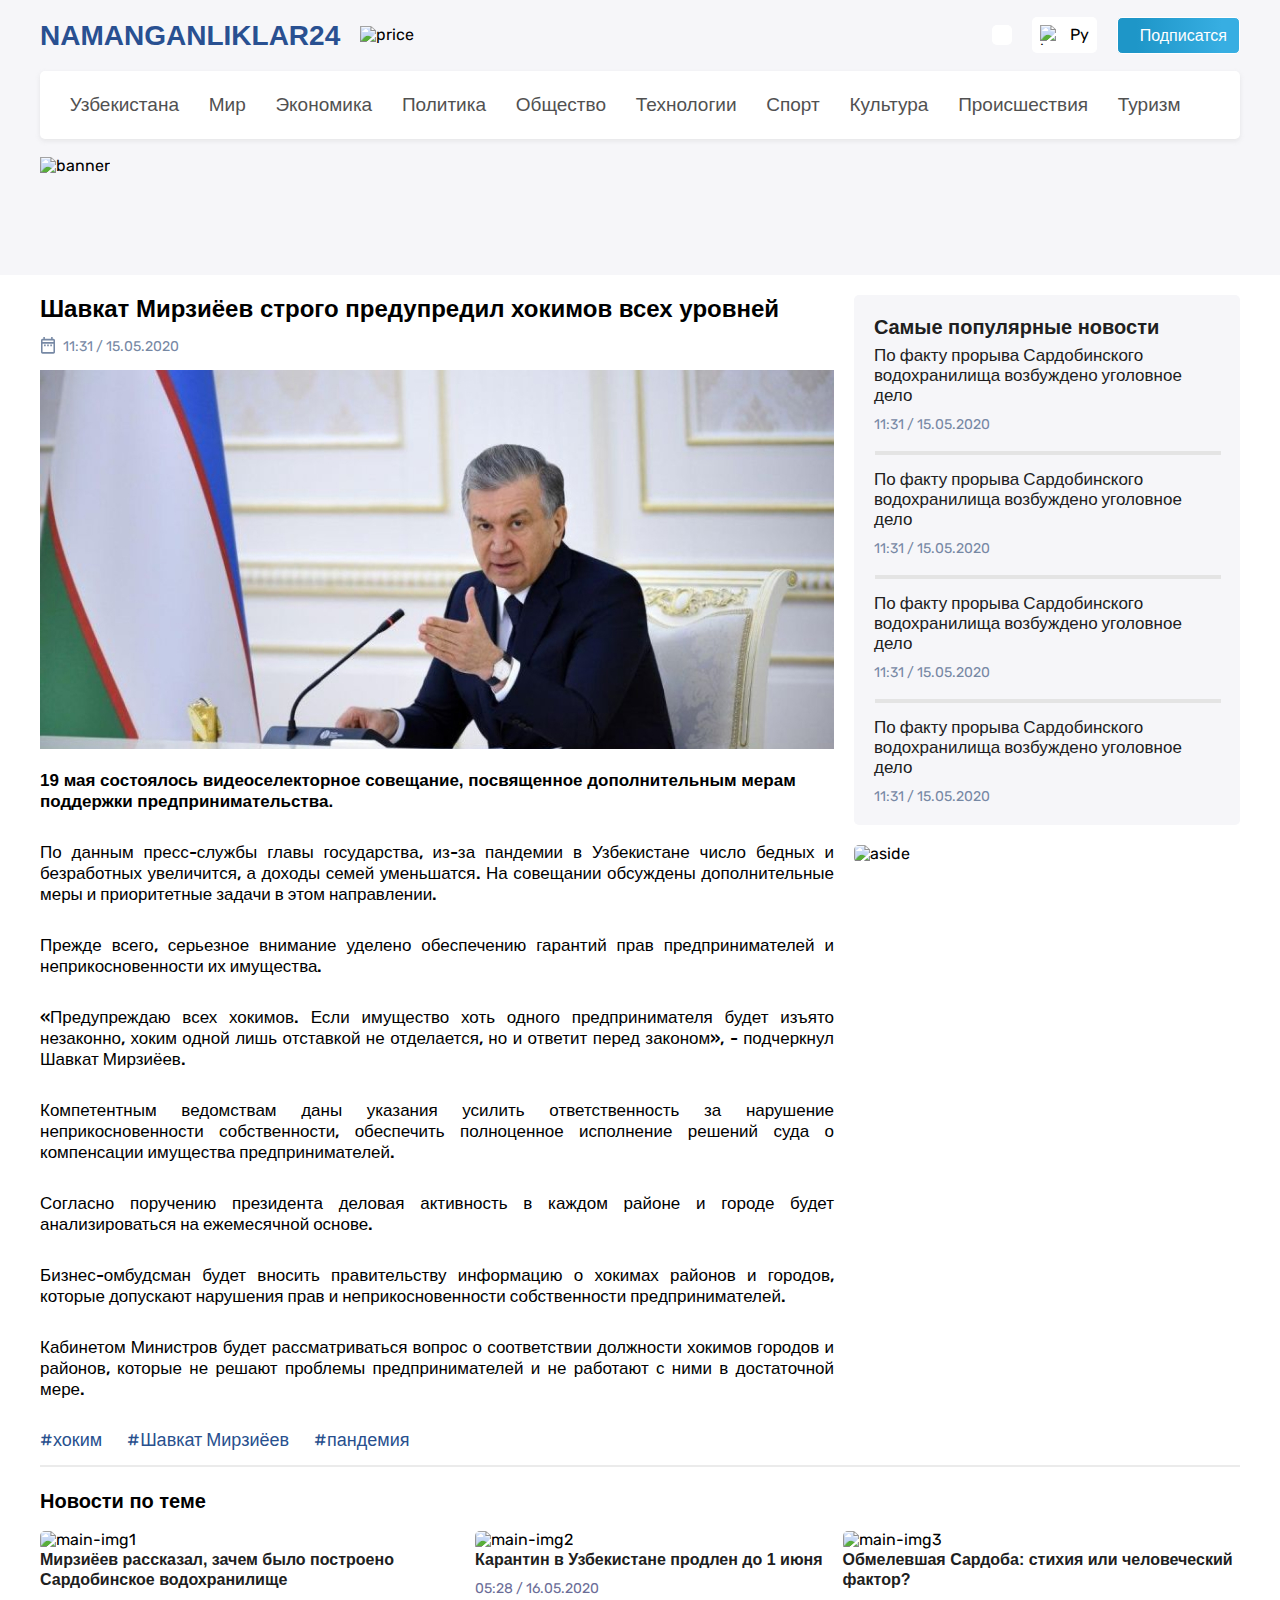
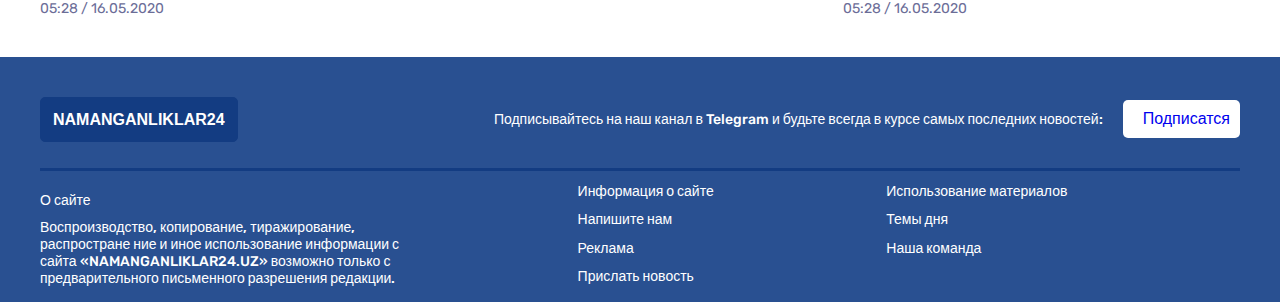
==== commit d3151ca9: "Namanganliklar24" ====
--- a/html/article.html
+++ b/html/article.html
@@ -129,7 +129,7 @@
               </a>
             </li>
             <li class="header__nav_list_item">
-              <a class="header__nav_list_item-link" href="#"> Общество </a>
+              <a class="header__nav_list_item-link" href="./article.html"> Общество </a>
             </li>
             <li class="header__nav_list_item">
               <a class="header__nav_list_item-link" href="#"> Технологии </a>
@@ -189,10 +189,10 @@
                 alt="prezident"
                 title="prezident"
               />
-              <p class="section__container_small_box-paragraph">
+              <h2 class="section__container_small_box_small-title">
                 19 мая состоялось видеоселекторное совещание, посвященное
                 дополнительным мерам поддержки предпринимательства.
-              </p>
+              </h2>
               <p class="section__container_small_box-paragraph">
                 По данным пресс-службы главы государства, из-за пандемии в
                 Узбекистане число бедных и безработных увеличится, а доходы
@@ -288,9 +288,57 @@
               />
             </aside>
           </div>
-          <a class="section__container_small_aside_list_item-link" href="#">
-            Больше новостей
-          </a>
+          <ul class="section__container_links">
+            <li class="section__container_links_item">
+              <a class="section__container-link" href="#"> #хоким </a>
+            </li>
+            <li class="section__container_links_item">
+              <a class="section__container-link" href="#"> #Шавкат Мирзиёев </a>
+            </li>
+            <li class="section__container_links_item">
+              <a class="section__container-link" href="#"> #пандемия </a>
+            </li>
+          </ul>
+          <h2 class="section__container-title">Новости по теме</h2>
+          <ul class="main__list">
+            <li class="main__list_item">
+              <img
+                class="main__list_item-img"
+                src="../img/main/main-img1.svg"
+                alt="main-img1"
+                title="main-img1"
+              />
+              <h2 class="main__list_item-title">
+                Мирзиёев рассказал, зачем было построено Сардобинское
+                водохранилище
+              </h2>
+              <p class="main__list_item-paragraph">05:28 / 16.05.2020</p>
+            </li>
+            <li class="main__list_item">
+              <img
+                class="main__list_item-img"
+                src="../img/main/main-img2.svg"
+                alt="main-img2"
+                title="main-img2"
+              />
+              <h2 class="main__list_item-title">
+                Карантин в Узбекистане продлен до 1 июня
+              </h2>
+              <p class="main__list_item-paragraph">05:28 / 16.05.2020</p>
+            </li>
+            <li class="main__list_item">
+              <img
+                class="main__list_item-img"
+                src="../img/main/main-img3.svg"
+                alt="main-img3"
+                title="main-img3"
+              />
+              <h2 class="main__list_item-title">
+                Обмелевшая Сардоба: стихия или человеческий фактор?
+              </h2>
+              <p class="main__list_item-paragraph">05:28 / 16.05.2020</p>
+            </li>
+          </ul>
         </div>
       </div>
     </section>
--- a/css/article.css
+++ b/css/article.css
@@ -32,6 +32,8 @@
   --section-date-border-color: #E4E4E4;
   --section-contact-color: #333333;
   --footer-link-color: #133C82;
+  --section-link-color: #28508E;
+  --section-link-border-color: #EBEBEB;
 }
 
 /* ****MODAL START**** */
@@ -338,23 +340,105 @@
 
 /* ****HEADER END**** */
 
-
-.section__container-title {
-  margin: 38px 0 13px 0;
-  font-weight: 600;
-  font-size: 20px;
-  line-height: 24px;
-  color: var(--main-span-color3);
-}
-
-.section__container_small {
+/* ****MAIN START**** */
+.main__list {
   display: -ms-grid;
   display: grid;
-  -ms-grid-columns: (auto);
-  grid-template-columns: repeat(2, auto);
-  -webkit-box-pack: justify;
-  -ms-flex-pack: justify;
-  justify-content: space-between;
+  -ms-grid-columns: auto 20px auto 20px auto;
+  grid-template-columns: repeat(3, auto);
+  gap: 20px;
+  margin: 18px 0 0 0;
+}
+
+.main__list_item-img {
+  height: 190px;
+  max-width: 386px;
+  width: 100%;
+  -o-object-fit: cover;
+  object-fit: cover;
+  border-radius: 5px;
+}
+
+.main__list_item-title {
+  font-weight: 600;
+  font-size: 16px;
+  line-height: 20px;
+  color: var(--main-text-color);
+  max-width: 500px;
+  width: 100%;
+  text-align: left;
+}
+
+.main__list_item-paragraph {
+  font-weight: 400;
+  font-size: 14px;
+  line-height: 17px;
+  color: var(--main-paragraph-color);
+  margin: 10px 0 0 0;
+}
+
+/* ****MAIN END**** */
+
+
+/* ****SECTION START**** */
+
+.section__container_small_box-title {
+  font-weight: 600;
+  font-size: 24px;
+  line-height: 28px;
+  color: var(--main-span-color3);
+}
+
+.section__container_small_box_small-title {
+  font-weight: 600;
+  font-size: 17px;
+  line-height: 21px;
+  max-width: 825px;
+  width: 100%;
+  color: var(--main-span-color3);
+  margin: 17px 0 0 0;
+}
+
+.section__container_small_box-paragraph {
+  font-weight: 500;
+  font-size: 17px;
+  line-height: 21px;
+  max-width: 800px;
+  width: 100%;
+  color: var(--main-span-color3);
+  text-align: justify;
+  margin: 30px 0 0 0;
+}
+
+.section__container_links {
+  margin: 30px 0 38px 0;
+  display: flex;
+  gap: 25px;
+  position: relative;
+}
+
+.section__container_links::after {
+  content: "";
+  height: 2px;
+  width: 100%;
+  background-color: var(--section-link-border-color);
+  position: absolute;
+  transform: translateY(35px);
+  -webkit-transform: translateY(35px);
+  -moz-transform: translateY(35px);
+  -ms-transform: translateY(35px);
+  -o-transform: translateY(35px);
+}
+
+.section__container-link {
+  font-weight: 400;
+  font-size: 18px;
+  line-height: 21px;
+  color: var(--section-link-color);
+}
+
+.section__container-link:hover {
+  text-decoration: underline;
 }
 
 .section__container_small_list_item {
@@ -368,6 +452,26 @@
   margin: 18px 0;
 }
 
+.section__container-title {
+  margin: 38px 0 13px 0;
+  font-weight: 600;
+  font-size: 20px;
+  line-height: 24px;
+  color: var(--main-span-color3);
+}
+
+.section__container_small {
+  display: -ms-grid;
+  display: grid;
+  -ms-grid-columns: (auto);
+  grid-template-columns: repeat(2, auto);
+  -webkit-box-pack: justify;
+  -ms-flex-pack: justify;
+  justify-content: space-between;
+  gap: 20px;
+  margin: 20px 0 0 0;
+}
+
 .section__container_small_list_item_box-img {
   border-radius: 5px;
   height: 143px;
@@ -400,6 +504,7 @@
   -ms-flex-align: center;
   align-items: center;
   gap: 5px;
+  margin: 13px 0 14px 0;
 }
 
 .section__container_small_list_item_box_date-img {
@@ -554,6 +659,12 @@
   -o-object-fit: cover;
   object-fit: cover;
   margin: 0 5px;
+}
+
+.section__container_small_box-img {
+  height: 379px;
+  max-width: 794px;
+  width: 100%;
 }
 
 /* ****SECTION END**** */
@@ -1165,6 +1276,7 @@
 }
 
 @media only screen and (max-width: 825px) {
+
   .main__list_item-img {
     height: 375px;
     max-width: 700px;
@@ -1244,6 +1356,12 @@
     padding: 40px 0 0 0;
     margin: 130px 0 0 0;
   }
+
+  .section__container_small_box-img {
+    height: 379px;
+    width: 700px;
+    object-fit: cover;
+  }
 }
 
 @media only screen and (max-width: 740px) {
@@ -1260,6 +1378,14 @@
     -o-object-fit: cover;
     object-fit: cover;
     border-radius: 5px;
+  }
+}
+
+@media only screen and (max-width: 730px) {
+  .section__container_small_box-img {
+    height: 379px;
+    width: 600px;
+    object-fit: cover;
   }
 }
 
@@ -1348,6 +1474,12 @@
 }
 
 @media only screen and (max-width: 625px) {
+  .section__container_small_box-img {
+    height: 300px;
+    width: 500px;
+    object-fit: cover;
+  }
+
   .section__container_small_aside_list_item-link {
     padding: 10px 32px;
     background-color: var(--header-title-color);
@@ -1431,6 +1563,12 @@
 }
 
 @media only screen and (max-width: 530px) {
+  .section__container_small_box-img {
+    height: 250px;
+    width: 400px;
+    object-fit: cover;
+  }
+
   .main__list_item-title {
     font-weight: 600;
     font-size: 24px;
@@ -1603,6 +1741,31 @@
 }
 
 @media only screen and (max-width: 425px) {
+  .section__container_small_box-img {
+    height: 225px;
+    width: 350px;
+    object-fit: cover;
+  }
+
+  .section__container_small_box-title {
+    font-weight: 600;
+    font-size: 20px;
+    line-height: 25px;
+    color: var(--main-span-color3);
+  }
+
+  .section__container_small_list_item_box_date-paragraph {
+    font-weight: 400;
+    font-size: 14px;
+    line-height: 17px;
+    color: var(--section-date-color);
+  }
+
+  .section__container_small_list_item_box_date-img {
+    height: 29px;
+    width: 20px;
+  }
+
   .main__list_item-img {
     height: 175px;
     max-width: 325px;
@@ -1759,7 +1922,23 @@
 
 }
 
+@media only screen and (max-width: 414px) {
+  .section__container_small_box-img {
+    height: 225px;
+    max-width: 385px;
+    width: 100%;
+    object-fit: cover;
+  }
+}
+
 @media only screen and (max-width: 410px) {
+  .section__container_small_box-img {
+    height: 225px;
+    max-width: 385px;
+    width: 100%;
+    object-fit: cover;
+  }
+
   .section__container_small_aside_list_item_paragraph-date {
     font-weight: 400;
     font-size: 14px;
@@ -1948,46 +2127,20 @@
   }
 }
 
-@media only screen and (max-width: 360px) {
-  .modal__container-title {
-    max-width: 678px;
+@media only screen and (max-width: 375px) {
+  .section__container_small_box-img {
+    height: 225px;
+    max-width: 320px;
+    width: 100%;
+    object-fit: cover;
     margin: 0 auto;
-    width: 100%;
-    color: var(--header-title-color);
-    font-weight: 600;
-    font-size: 20px;
-    line-height: 31px;
-    text-align: center;
-  }
-
-  .section__container_small_list_item_box-img {
-    border-radius: 5px;
-    height: 215px;
-    max-width: 320px;
-    width: 100%;
-  }
-
-  .main__following {
-    background: rgba(239, 186, 84, 0.18);
-    border-radius: 5px;
-    min-height: 175px;
-    width: 320px;
-    display: -ms-grid;
-    display: grid;
-    -ms-grid-columns: (auto);
-    grid-template-columns: auto;
-    margin: 34px 0 0 0;
-  }
-
-  .main__list_item-img {
-    height: 200px;
-    width: 320px;
-    border-radius: 5px;
-  }
-
+  }
+}
+
+@media only screen and (max-width: 370px) {
   .header__nav_list {
     height: 68px;
-    width: 320px;
+    width: 300px;
     background-color: var(--header-icon-bg-color);
     -webkit-box-shadow: 0px 2px 5px rgb(159 159 159 / 19%);
     box-shadow: 0px 2px 5px rgb(159 159 159 / 19%);
@@ -2002,6 +2155,76 @@
     -ms-flex-pack: space-evenly;
     justify-content: space-between;
     padding: 0 20px;
+  }
+
+  .section__container_small_box-img {
+    height: 200px;
+    width: 300px;
+    object-fit: cover;
+  }
+}
+
+@media only screen and (max-width: 360px) {
+  .section__container_small_box-img {
+    height: 200px;
+    max-width: 320px;
+    width: 100%;
+    object-fit: cover;
+}
+  .modal__container-title {
+    max-width: 678px;
+    margin: 0 auto;
+    width: 100%;
+    color: var(--header-title-color);
+    font-weight: 600;
+    font-size: 20px;
+    line-height: 31px;
+    text-align: center;
+  }
+
+  .section__container_small_list_item_box-img {
+    border-radius: 5px;
+    height: 215px;
+    max-width: 320px;
+    width: 100%;
+  }
+
+  .main__following {
+    background: rgba(239, 186, 84, 0.18);
+    border-radius: 5px;
+    min-height: 175px;
+    width: 320px;
+    display: -ms-grid;
+    display: grid;
+    -ms-grid-columns: (auto);
+    grid-template-columns: auto;
+    margin: 34px 0 0 0;
+  }
+
+  .main__list_item-img {
+    height: 200px;
+    width: 320px;
+    border-radius: 5px;
+  }
+
+  .header__nav_list {
+    height: 68px;
+    width: 290px;
+    background-color: var(--header-icon-bg-color);
+    -webkit-box-shadow: 0px 2px 5px rgb(159 159 159 / 19%);
+    box-shadow: 0px 2px 5px rgb(159 159 159 / 19%);
+    border-radius: 5px;
+    display: -webkit-box;
+    display: -ms-flexbox;
+    display: flex;
+    -webkit-box-align: center;
+    -ms-flex-align: center;
+    align-items: center;
+    -webkit-box-pack: space-evenly;
+    -ms-flex-pack: space-evenly;
+    justify-content: space-between;
+    padding: 0 20px;
+    margin: 0 auto;
   }
 
   .fa-search {
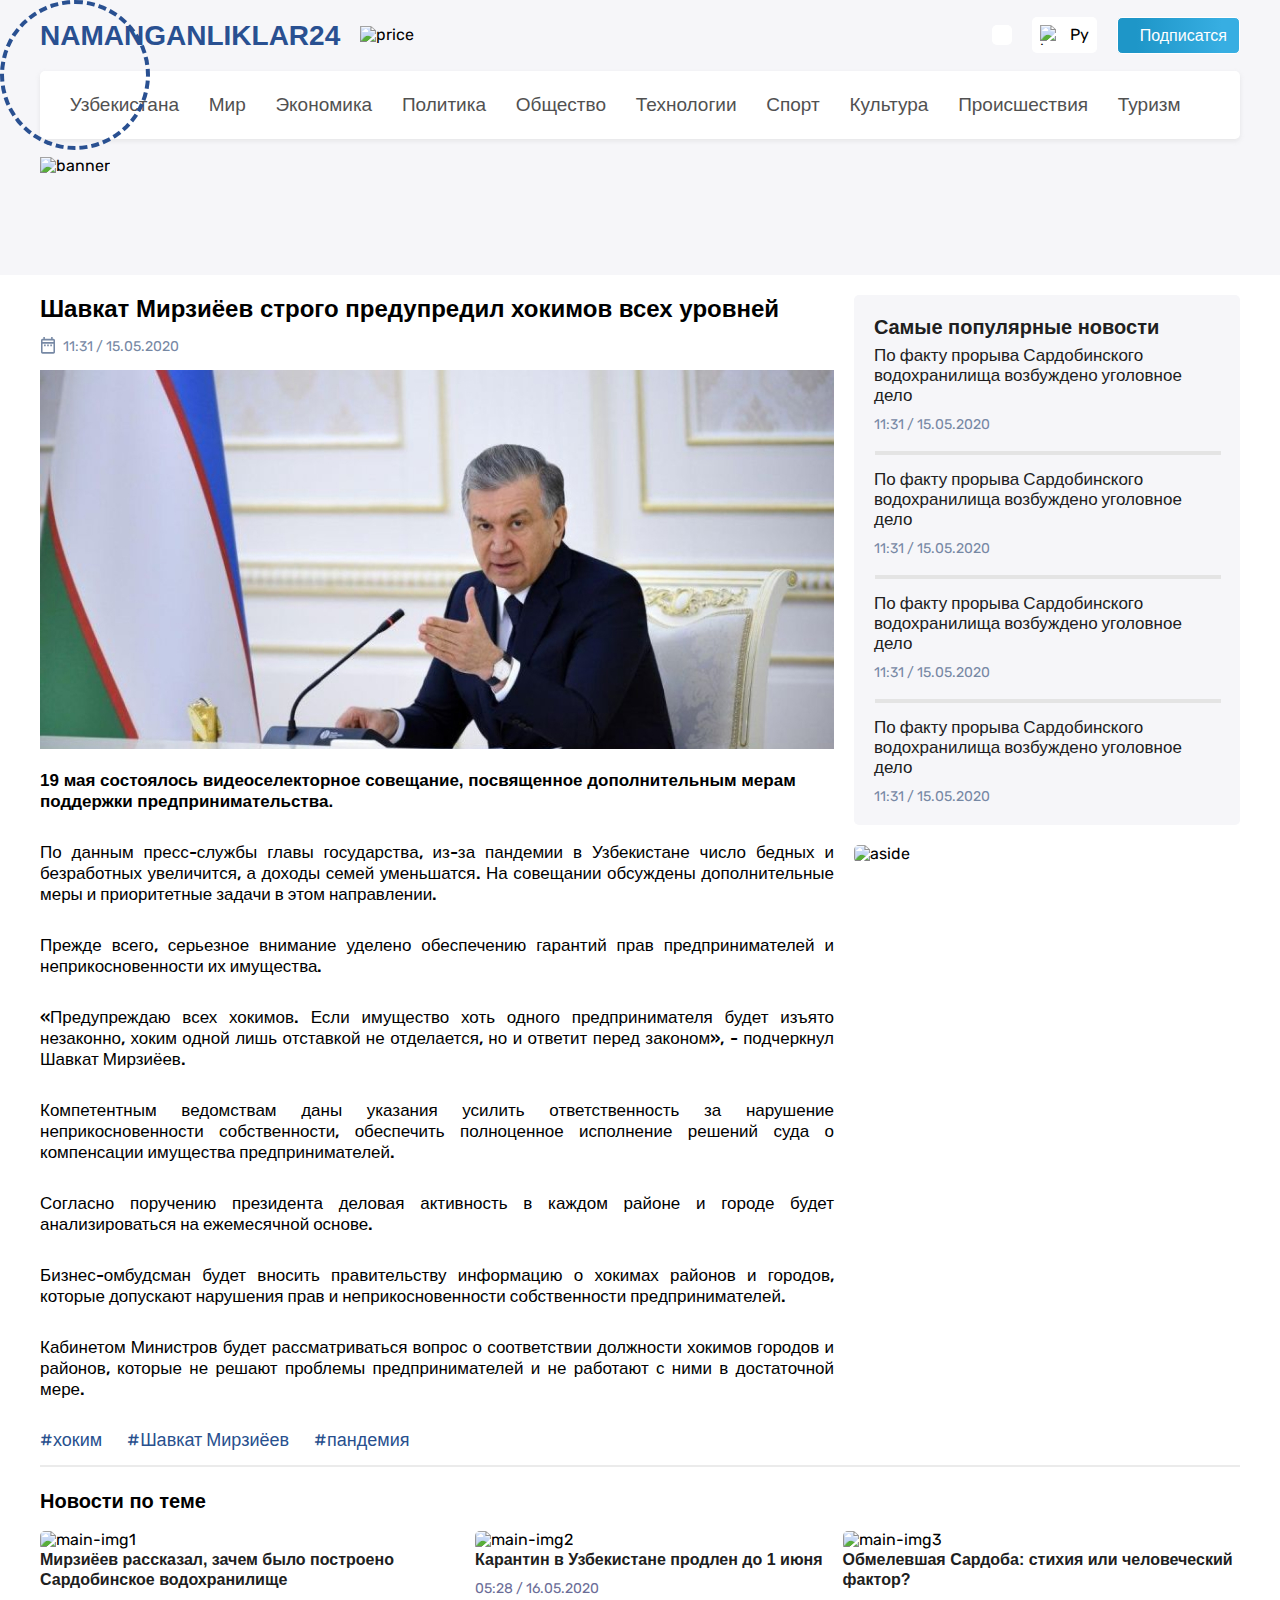
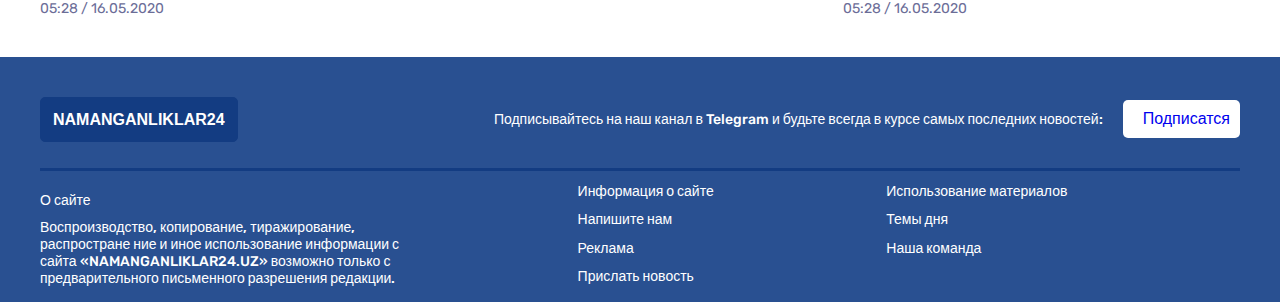
==== commit 35b798d1: "Namanganliklar24" ====
--- a/html/article.html
+++ b/html/article.html
@@ -66,6 +66,21 @@
         </a>
       </div>
     </div>
+    <div id="cursor"></div>
+    <!-- ****MODAL START**** -->
+    <div class="modal">
+      <div class="modal__container">
+        <i data-close class="fa fa-times"></i>
+        <h3 class="modal__container-title">
+          Подписывайтесь на наш канал в Telegram и будьте всегда в курсе самых
+          последних новостей:
+        </h3>
+        <a class="modal__container_link" href="#">
+          <i class="fab fa-telegram"></i>
+          <p class="modal__container-paragraph">Подписатся</p>
+        </a>
+      </div>
+    </div>
     <!-- ****MODAL END**** -->
 
     <!-- ****HEADER START**** -->
@@ -124,12 +139,22 @@
               <a class="header__nav_list_item-link" href="#"> Экономика </a>
             </li>
             <li class="header__nav_list_item">
-              <a class="header__nav_list_item-link" href="./list.html">
+              <a
+                class="header__nav_list_item-link"
+                href="./list.html"
+                target="_blank"
+              >
                 Политика
               </a>
             </li>
             <li class="header__nav_list_item">
-              <a class="header__nav_list_item-link" href="./article.html"> Общество </a>
+              <a
+                class="header__nav_list_item-link"
+                href="./article.html"
+                target="_blank"
+              >
+                Общество
+              </a>
             </li>
             <li class="header__nav_list_item">
               <a class="header__nav_list_item-link" href="#"> Технологии </a>
@@ -383,7 +408,7 @@
               </a>
             </li>
             <li class="footer__list_container_list_item">
-              <a class="footer__list_container_list_item-link" href="#">
+              <a class="footer__list_container_list_item-link" href="./contact.html" target="_blank">
                 Напишите нам
               </a>
             </li>
--- a/css/article.css
+++ b/css/article.css
@@ -46,11 +46,29 @@
   justify-content: center;
   align-items: center;
   z-index: 1;
-  display: none;
+  transition: all .3s linear;
+  -webkit-transition: all .3s linear;
+  -moz-transition: all .3s linear;
+  -ms-transition: all .3s linear;
+  -o-transition: all .3s linear;
+  transform: scale(0);
+  -webkit-transform: scale(0);
+  -moz-transform: scale(0);
+  -ms-transform: scale(0);
+  -o-transform: scale(0);
 }
 
 .modal.active {
-  display: block;
+  transition: all .3s linear;
+  -webkit-transition: all .3s linear;
+  -moz-transition: all .3s linear;
+  -ms-transition: all .3s linear;
+  -o-transition: all .3s linear;
+  transform: scale(1.0);
+  -webkit-transform: scale(1.0);
+  -moz-transform: scale(1.0);
+  -ms-transform: scale(1.0);
+  -o-transform: scale(1.0);
 }
 
 .modal__container {
@@ -815,6 +833,49 @@
   text-decoration: underline;
 }
 
+#cursor {
+  position: fixed;
+  border: 4px dashed var(--header-title-color);
+  height: 150px;
+  width: 150px;
+  border-radius: 50%;
+  -webkit-border-radius: 50%;
+  -moz-border-radius: 50%;
+  -ms-border-radius: 50%;
+  -o-border-radius: 50%;
+  transform: translateX(-50%), translateY(-50%);
+  -webkit-transform: translateX(-50%), translateY(-50%);
+  -moz-transform: translateX(-50%), translateY(-50%);
+  -ms-transform: translateX(-50%), translateY(-50%);
+  -o-transform: translateX(-50%), translateY(-50%);
+  transition: all .3s linear;
+  -webkit-transition: all .3s linear;
+  -moz-transition: all .3s linear;
+  -ms-transition: all .3s linear;
+  -o-transition: all .3s linear;
+  animation: animate 1s linear infinite;
+  -webkit-animation: animate 2s linear infinite;
+  z-index: 3;
+}
+
+@keyframes animate {
+  to {
+    transform: rotate(0deg);
+    -webkit-transform: rotate(0deg);
+    -moz-transform: rotate(0deg);
+    -ms-transform: rotate(0deg);
+    -o-transform: rotate(0deg);
+  }
+
+  from {
+    transform: rotate(360deg);
+    -webkit-transform: rotate(360deg);
+    -moz-transform: rotate(360deg);
+    -ms-transform: rotate(360deg);
+    -o-transform: rotate(360deg);
+  }
+}
+
 /* ****FOOTER END**** */
 
 /* ****RESPONSIVE START**** */
@@ -1273,6 +1334,9 @@
   .header__nav_container_box-img {
     display: none;
   }
+  #cursor{
+    display: none;
+  }
 }
 
 @media only screen and (max-width: 825px) {
@@ -2170,7 +2234,8 @@
     max-width: 320px;
     width: 100%;
     object-fit: cover;
-}
+  }
+
   .modal__container-title {
     max-width: 678px;
     margin: 0 auto;
@@ -2209,7 +2274,7 @@
 
   .header__nav_list {
     height: 68px;
-    width: 290px;
+    width: 325px;
     background-color: var(--header-icon-bg-color);
     -webkit-box-shadow: 0px 2px 5px rgb(159 159 159 / 19%);
     box-shadow: 0px 2px 5px rgb(159 159 159 / 19%);
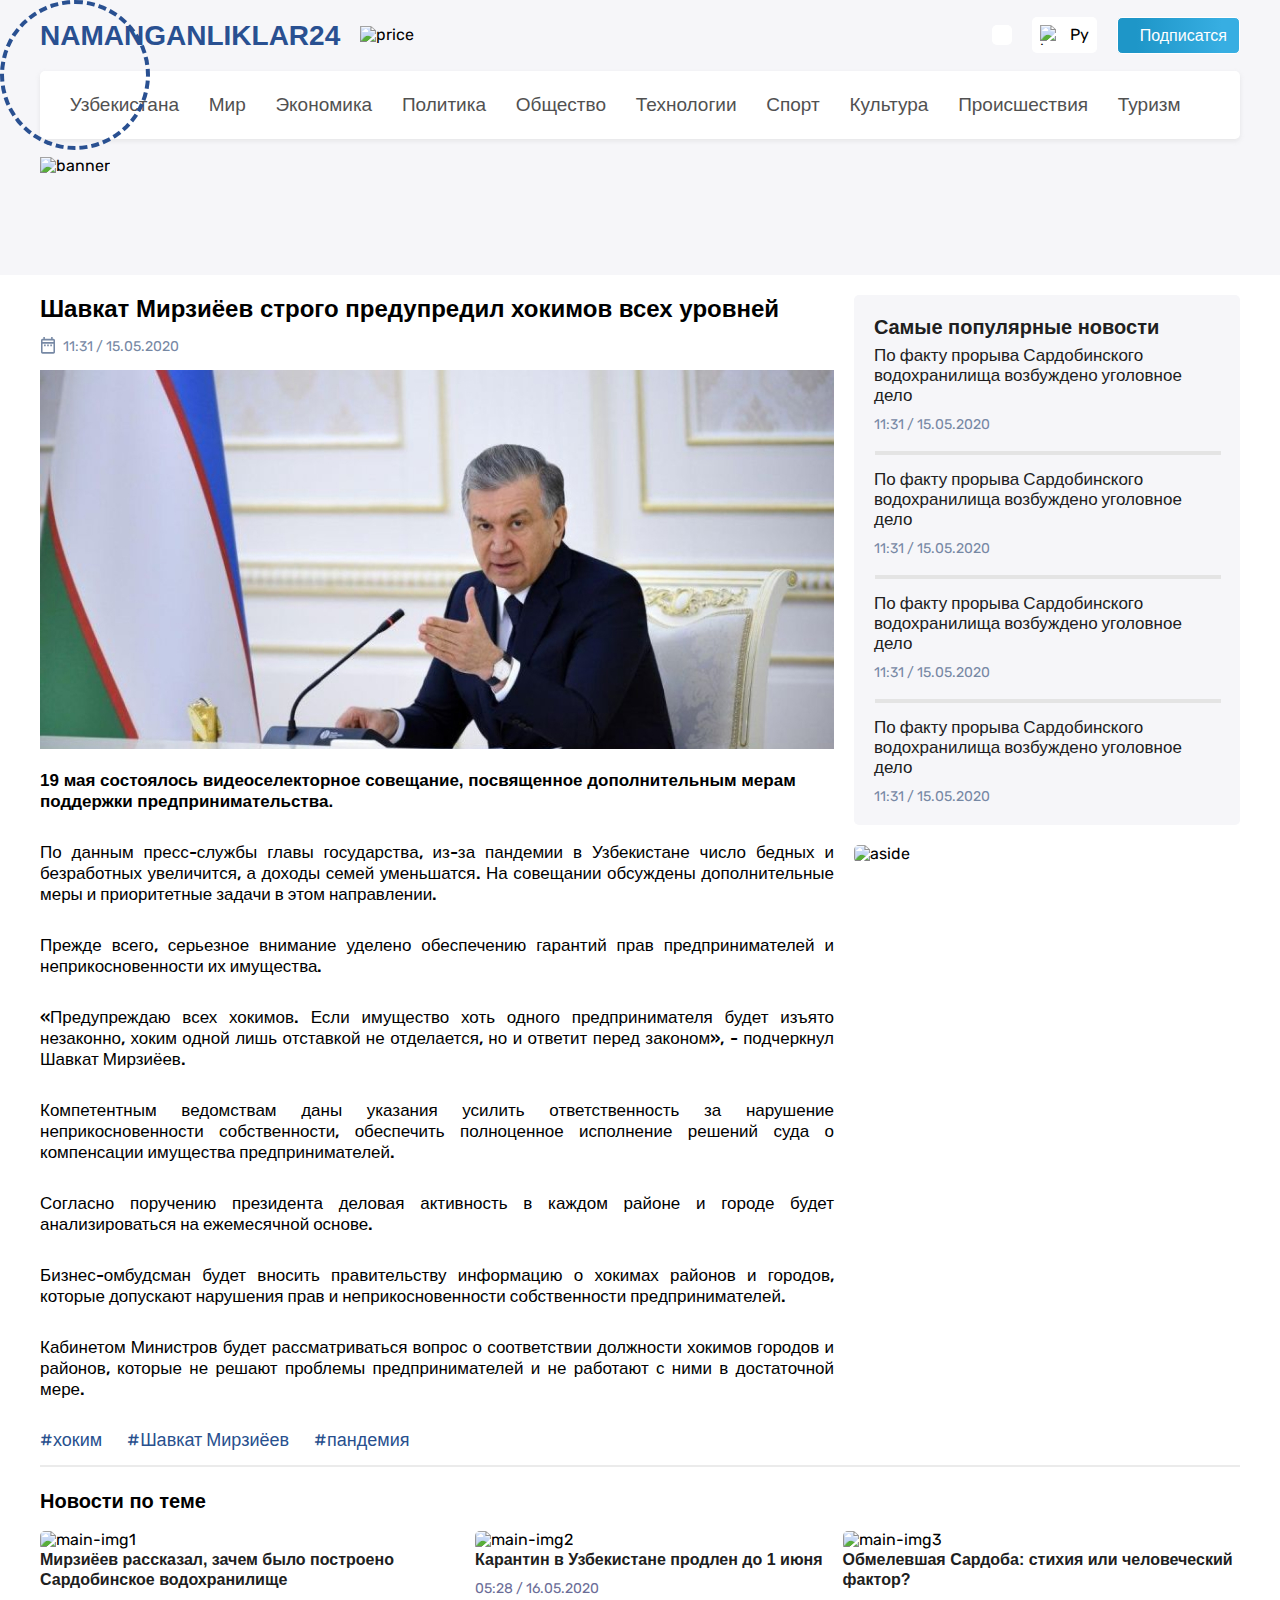
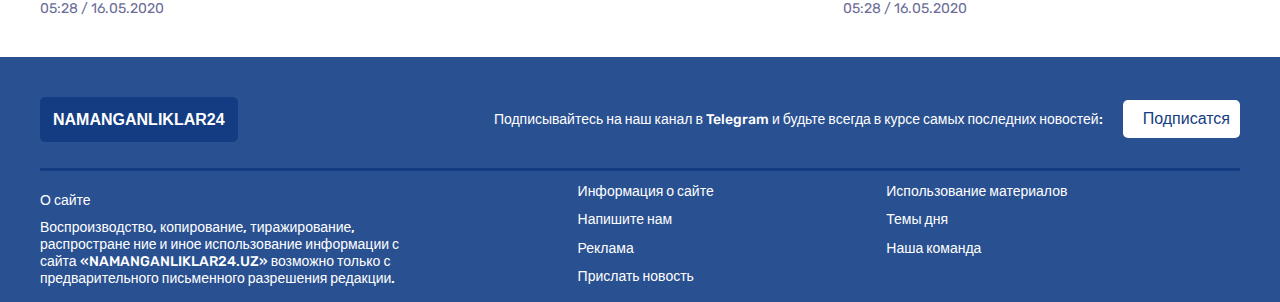
==== commit 8e571d40: "Namanganliklar24" ====
--- a/html/article.html
+++ b/html/article.html
@@ -1,449 +1,425 @@
 <!DOCTYPE html>
 <html lang="ru">
-  <head>
-    <meta charset="UTF-8" />
-    <meta http-equiv="X-UA-Compatible" content="IE=edge" />
-    <meta name="viewport" content="width=device-width, initial-scale=1.0" />
-    <!-- ****META TAGS**** -->
-    <link
-      rel="apple-touch-icon"
-      sizes="180x180"
-      href="..favicon/apple-touch-icon.png"
-    />
-    <link
-      rel="icon"
-      type="image/png"
-      sizes="32x32"
-      href="../favicon/favicon-32x32.png"
-    />
-    <link
-      rel="icon"
-      type="image/png"
-      sizes="16x16"
-      href="../favicon/favicon-16x16.png"
-    />
-    <link rel="manifest" href="../favicon/site.webmanifest" />
-    <meta name="author" content="Abdujalilov Ismoil" />
-    <meta
-      name="description"
-      content="Namanganliklar24 nomli 4 sahifali Web-Site"
-    />
-    <meta name="og:title" content="Namanganliklar24" />
-    <meta
-      name="og:description"
-      content="Namanganliklar24 nomli 4 sahifali Web-Site"
-    />
-    <meta name="og:image" content="./favicon/favicon.ico" />
-    <meta name="og:site_name" content="Namanganliklar24" />
-    <!-- ***CDNJS LIBRARY*** -->
-    <link
-      rel="stylesheet"
-      href="https://cdnjs.cloudflare.com/ajax/libs/font-awesome/6.1.2/css/all.min.css"
-      integrity="sha512-1sCRPdkRXhBV2PBLUdRb4tMg1w2YPf37qatUFeS7zlBy7jJI8Lf4VHwWfZZfpXtYSLy85pkm9GaYVYMfw5BC1A=="
-      crossorigin="anonymous"
-      referrerpolicy="no-referrer"
-    />
-    <!-- ****FONTS CSS**** -->
-    <link rel="stylesheet" href="../css/fonts.css" />
-    <!-- ****NORMALIZE CSS*** -->
-    <link rel="stylesheet" href="../css/normalize.css" />
-    <!-- ****MAIN CSS**** -->
-    <link rel="stylesheet" href="../css/article.css" />
-    <title>Namanganliklar24</title>
-  </head>
-  <body>
-    <!-- ****MODAL START**** -->
-    <div class="modal">
-      <div class="modal__container">
-        <i data-close class="fa fa-times"></i>
-        <h3 class="modal__container-title">
-          Подписывайтесь на наш канал в Telegram и будьте всегда в курсе самых
-          последних новостей:
-        </h3>
-        <a class="modal__container_link" href="#">
-          <i class="fab fa-telegram"></i>
-          <p class="modal__container-paragraph">Подписатся</p>
-        </a>
+
+<head>
+  <meta charset="UTF-8" />
+  <meta http-equiv="X-UA-Compatible" content="IE=edge" />
+  <meta name="viewport" content="width=device-width, initial-scale=1.0" />
+  <!-- ****META TAGS**** -->
+  <link rel="apple-touch-icon" sizes="180x180" href="..favicon/apple-touch-icon.png" />
+  <link rel="icon" type="image/png" sizes="32x32" href="../favicon/favicon-32x32.png" />
+  <link rel="icon" type="image/png" sizes="16x16" href="../favicon/favicon-16x16.png" />
+  <link rel="manifest" href="../favicon/site.webmanifest" />
+  <meta name="author" content="Abdujalilov Ismoil" />
+  <meta name="description" content="Namanganliklar24 nomli 4 sahifali Web-Site" />
+  <meta name="og:title" content="Namanganliklar24" />
+  <meta name="og:description" content="Namanganliklar24 nomli 4 sahifali Web-Site" />
+  <meta name="og:image" content="./favicon/favicon.ico" />
+  <meta name="og:site_name" content="Namanganliklar24" />
+  <!-- ***CDNJS LIBRARY*** -->
+  <link rel="stylesheet" href="https://cdnjs.cloudflare.com/ajax/libs/font-awesome/6.1.2/css/all.min.css"
+    integrity="sha512-1sCRPdkRXhBV2PBLUdRb4tMg1w2YPf37qatUFeS7zlBy7jJI8Lf4VHwWfZZfpXtYSLy85pkm9GaYVYMfw5BC1A=="
+    crossorigin="anonymous" referrerpolicy="no-referrer" />
+  <!-- ****FONTS CSS**** -->
+  <link rel="stylesheet" href="../css/fonts.css" />
+  <!-- ****NORMALIZE CSS*** -->
+  <link rel="stylesheet" href="../css/normalize.css" />
+  <!-- ****MAIN CSS**** -->
+  <link rel="stylesheet" href="../css/article.css" />
+  <title>Namanganliklar24</title>
+</head>
+
+<body>
+  <!-- ****MODAL START**** -->
+  <div class="modal">
+    <div class="modal__container">
+      <i data-close class="fa fa-times"></i>
+      <h3 class="modal__container-title">
+        Подписывайтесь на наш канал в Telegram и будьте всегда в курсе самых
+        последних новостей:
+      </h3>
+      <a class="modal__container_link" href="#">
+        <i class="fab fa-telegram"></i>
+        <p class="modal__container-paragraph">Подписатся</p>
+      </a>
+    </div>
+  </div>
+  <div id="cursor"></div>
+  <!-- ****MODAL START**** -->
+  <div class="modal">
+    <div class="modal__container">
+      <i data-close class="fa fa-times"></i>
+      <h3 class="modal__container-title">
+        Подписывайтесь на наш канал в Telegram и будьте всегда в курсе самых
+        последних новостей:
+      </h3>
+      <a class="modal__container_link" href="#">
+        <i class="fab fa-telegram"></i>
+        <p class="modal__container-paragraph">Подписатся</p>
+      </a>
+    </div>
+  </div>
+  <!-- ****MODAL END**** -->
+
+  <!-- ****NAVIGATION START**** -->
+  <div class="navigation">
+    <i class="fa fa-times"></i>
+    <ul class="navigation__list">
+      <li class="navigation__list_item">
+        <a class="navgation__list_item-link" href="../index.html" target="_blank">
+          Узбекистана
+        </a>
+      </li>
+      <li class="navigation__list_item">
+        <a class="navgation__list_item-link" href="#">
+          Мир
+        </a>
+      </li>
+      <li class="navigation__list_item">
+        <a class="navgation__list_item-link" href="./list.html" target="_blank">
+          Экономика
+        </a>
+      </li>
+      <li class="navigation__list_item">
+        <a class="navgation__list_item-link" href="./article.html" target="_blank">
+          Политика
+        </a>
+      </li>
+      <li class="navigation__list_item">
+        <a class="navgation__list_item-link" href="#">
+          Общество
+        </a>
+      </li>
+      <li class="navigation__list_item">
+        <a class="navgation__list_item-link" href="#">
+          Технологии
+        </a>
+      </li>
+      <li class="navigation__list_item">
+        <a class="navgation__list_item-link" href="#">
+          Спорт
+        </a>
+      </li>
+      <li class="navigation__list_item">
+        <a class="navgation__list_item-link" href="#">
+          Культура
+        </a>
+      </li>
+      <li class="navigation__list_item">
+        <a class="navgation__list_item-link" href="#">
+          Происшествия
+        </a>
+      </li>
+      <li class="navigation__list_item">
+        <a class="navgation__list_item-link" href="#">
+          Туризм
+        </a>
+      </li>
+    </ul>
+    <a data-open class="navigation__link" href="#">
+      <i class="fab fa-telegram"></i>
+      <p class="navigation__link-paragraph">
+        Подписатся
+      </p>
+    </a>
+    <img class="navigation-img" src="../img/logo/price.svg" alt="price" title="price">
+  </div>
+  <!-- ****NAVIGATION END**** -->
+
+  <!-- ****HEADER START**** -->
+  <header class="header">
+    <div class="container">
+      <nav class="header__nav">
+        <div class="header__nav_container">
+          <div class="header__nav_container_box">
+            <h1 class="header__nav_container_box-title">NAMANGANLIKLAR24</h1>
+            <img class="header__nav_container_box-img" src="../img/logo/price.svg" alt="price" title="price" />
+          </div>
+          <div class="header__nav_container_box">
+            <i class="fa fa-search"></i>
+            <div class="header__nav_container_box_language">
+              <img class="header__nav_container_box_language-img" src="../img/logo/language.jpg" alt="language"
+                title="language" />
+              <p class="header__nav_container_box_language-paragraph">Py</p>
+            </div>
+            <div class="header__nav_container_box_subscribe">
+              <a data-open class="header__nav_container_box_subscribe_link" href="#">
+                <i class="fab fa-telegram"></i>
+                <p class="header__nav_container_box_subscribe-paragraph">
+                  Подписатся
+                </p>
+              </a>
+            </div>
+          </div>
+        </div>
+        <ul class="header__nav_list">
+          <li class="header__nav_list_item">
+            <a class="header__nav_list_item-link" href="../index.html" target="_blank">
+              Узбекистана
+            </a>
+          </li>
+          <li class="header__nav_list_item">
+            <a class="header__nav_list_item-link" href="#"> Мир </a>
+          </li>
+          <li class="header__nav_list_item">
+            <a class="header__nav_list_item-link" href="#"> Экономика </a>
+          </li>
+          <li class="header__nav_list_item">
+            <a class="header__nav_list_item-link" href="./list.html" target="_blank">
+              Политика
+            </a>
+          </li>
+          <li class="header__nav_list_item">
+            <a class="header__nav_list_item-link" href="./article.html" target="_blank">
+              Общество
+            </a>
+          </li>
+          <li class="header__nav_list_item">
+            <a class="header__nav_list_item-link" href="#"> Технологии </a>
+          </li>
+          <li class="header__nav_list_item">
+            <a class="header__nav_list_item-link" href="#"> Спорт </a>
+          </li>
+          <li class="header__nav_list_item">
+            <a class="header__nav_list_item-link" href="#"> Культура </a>
+          </li>
+          <li class="header__nav_list_item">
+            <a class="header__nav_list_item-link" href="#"> Происшествия </a>
+          </li>
+          <li class="header__nav_list_item">
+            <a class="header__nav_list_item-link" href="#"> Туризм </a>
+          </li>
+          <li class="header__nav_list_item">
+            <i class="fa fa-bars"></i>
+          </li>
+        </ul>
+      </nav>
+      <img class="header__nav-img" src="../img/logo/banner.svg" alt="banner" title="banner" />
+    </div>
+  </header>
+  <!-- ****HEADER END**** -->
+
+  <!-- ****SECTION START**** -->
+  <section class="section">
+    <div class="container">
+      <div class="section__container">
+        <div class="section__container_small">
+          <div class="section__container_small_box">
+            <h2 class="section__container_small_box-title">
+              Шавкат Мирзиёев строго предупредил хокимов всех уровней
+            </h2>
+            <div class="section__container_small_list_item_box_date">
+              <img class="section__container_small_list_item_box_date-img" src="../img/section/date-icon.svg"
+                alt="date-icon" title="date-icon" />
+              <p class="section__container_small_list_item_box_date-paragraph">
+                11:31 / 15.05.2020
+              </p>
+            </div>
+            <img class="section__container_small_box-img" src="../img/section/prezident.jpg" alt="prezident"
+              title="prezident" />
+            <h2 class="section__container_small_box_small-title">
+              19 мая состоялось видеоселекторное совещание, посвященное
+              дополнительным мерам поддержки предпринимательства.
+            </h2>
+            <p class="section__container_small_box-paragraph">
+              По данным пресс-службы главы государства, из-за пандемии в
+              Узбекистане число бедных и безработных увеличится, а доходы
+              семей уменьшатся. На совещании обсуждены дополнительные меры и
+              приоритетные задачи в этом направлении.
+            </p>
+            <p class="section__container_small_box-paragraph">
+              Прежде всего, серьезное внимание уделено обеспечению гарантий
+              прав предпринимателей и неприкосновенности их имущества.
+            </p>
+            <p class="section__container_small_box-paragraph">
+              «Предупреждаю всех хокимов. Если имущество хоть одного
+              предпринимателя будет изъято незаконно, хоким одной лишь
+              отставкой не отделается, но и ответит перед законом», -
+              подчеркнул Шавкат Мирзиёев.
+            </p>
+            <p class="section__container_small_box-paragraph">
+              Компетентным ведомствам даны указания усилить ответственность за
+              нарушение неприкосновенности собственности, обеспечить
+              полноценное исполнение решений суда о компенсации имущества
+              предпринимателей.
+            </p>
+            <p class="section__container_small_box-paragraph">
+              Согласно поручению президента деловая активность в каждом районе
+              и городе будет анализироваться на ежемесячной основе.
+            </p>
+            <p class="section__container_small_box-paragraph">
+              Бизнес-омбудсман будет вносить правительству информацию о
+              хокимах районов и городов, которые допускают нарушения прав и
+              неприкосновенности собственности предпринимателей.
+            </p>
+            <p class="section__container_small_box-paragraph">
+              Кабинетом Министров будет рассматриваться вопрос о соответствии
+              должности хокимов городов и районов, которые не решают проблемы
+              предпринимателей и не работают с ними в достаточной мере.
+            </p>
+          </div>
+          <aside class="section__container_small_aside">
+            <ul class="section__container_small_aside_list">
+              <li class="section__container_small_aside_list_item">
+                <h2 class="section__container_small_aside_list_item-title">
+                  Cамые популярные новости
+                </h2>
+                <p class="section__container_small_aside_list_item-paragraph">
+                  По факту прорыва Сардобинского водохранилища возбуждено
+                  уголовное дело
+                </p>
+                <p class="section__container_small_aside_list_item_paragraph-date">
+                  11:31 / 15.05.2020
+                </p>
+              </li>
+              <li class="section__container_small_aside_list_item">
+                <p class="section__container_small_aside_list_item-paragraph">
+                  По факту прорыва Сардобинского водохранилища возбуждено
+                  уголовное дело
+                </p>
+                <p class="section__container_small_aside_list_item_paragraph-date">
+                  11:31 / 15.05.2020
+                </p>
+              </li>
+              <li class="section__container_small_aside_list_item">
+                <p class="section__container_small_aside_list_item-paragraph">
+                  По факту прорыва Сардобинского водохранилища возбуждено
+                  уголовное дело
+                </p>
+                <p class="section__container_small_aside_list_item_paragraph-date">
+                  11:31 / 15.05.2020
+                </p>
+              </li>
+              <li class="section__container_small_aside_list_item">
+                <p class="section__container_small_aside_list_item-paragraph">
+                  По факту прорыва Сардобинского водохранилища возбуждено
+                  уголовное дело
+                </p>
+                <p class="section__container_small_aside_list_item_paragraph-date active">
+                  11:31 / 15.05.2020
+                </p>
+              </li>
+            </ul>
+            <img class="section__container_small_aside-img" src="../img/section/aside.svg" alt="aside" title="aside" />
+          </aside>
+        </div>
+        <ul class="section__container_links">
+          <li class="section__container_links_item">
+            <a class="section__container-link" href="#"> #хоким </a>
+          </li>
+          <li class="section__container_links_item">
+            <a class="section__container-link" href="#"> #Шавкат Мирзиёев </a>
+          </li>
+          <li class="section__container_links_item">
+            <a class="section__container-link" href="#"> #пандемия </a>
+          </li>
+        </ul>
+        <h2 class="section__container-title">Новости по теме</h2>
+        <ul class="main__list">
+          <li class="main__list_item">
+            <img class="main__list_item-img" src="../img/main/main-img1.svg" alt="main-img1" title="main-img1" />
+            <h2 class="main__list_item-title">
+              Мирзиёев рассказал, зачем было построено Сардобинское
+              водохранилище
+            </h2>
+            <p class="main__list_item-paragraph">05:28 / 16.05.2020</p>
+          </li>
+          <li class="main__list_item">
+            <img class="main__list_item-img" src="../img/main/main-img2.svg" alt="main-img2" title="main-img2" />
+            <h2 class="main__list_item-title">
+              Карантин в Узбекистане продлен до 1 июня
+            </h2>
+            <p class="main__list_item-paragraph">05:28 / 16.05.2020</p>
+          </li>
+          <li class="main__list_item">
+            <img class="main__list_item-img" src="../img/main/main-img3.svg" alt="main-img3" title="main-img3" />
+            <h2 class="main__list_item-title">
+              Обмелевшая Сардоба: стихия или человеческий фактор?
+            </h2>
+            <p class="main__list_item-paragraph">05:28 / 16.05.2020</p>
+          </li>
+        </ul>
       </div>
     </div>
-    <div id="cursor"></div>
-    <!-- ****MODAL START**** -->
-    <div class="modal">
-      <div class="modal__container">
-        <i data-close class="fa fa-times"></i>
-        <h3 class="modal__container-title">
-          Подписывайтесь на наш канал в Telegram и будьте всегда в курсе самых
-          последних новостей:
-        </h3>
-        <a class="modal__container_link" href="#">
-          <i class="fab fa-telegram"></i>
-          <p class="modal__container-paragraph">Подписатся</p>
-        </a>
+  </section>
+  <!-- ****SECTION END**** -->
+
+  <!-- ****FOOTER START**** -->
+  <footer class="footer">
+    <div class="container">
+      <div class="footer__logo_container">
+        <a class="footer__logo_container-link" href="../index.html">
+          NAMANGANLIKLAR24
+        </a>
+        <div class="footer__logo_container_box">
+          <p class="footer__logo_container-paragraph">
+            Подписывайтесь на наш канал в Telegram и будьте всегда в курсе
+            самых последних новостей:
+          </p>
+          <a class="footer__logo_container_subscribe" href="#">
+            <i class="fab fa-telegram"></i>
+            <p class="footer__logo_container_subscribe-paragraph">
+              Подписатся
+            </p>
+          </a>
+        </div>
+      </div>
+      <div class="footer__list_container">
+        <ul class="footer__list_container_list">
+          <li class="footer__list_container_list_item">
+            <p class="footer__list_container_list_item-paragraph">О сайте</p>
+            <p class="footer__list_container_list_item-paragraph">
+              Воспроизводство, копирование, тиражирование, распростране ние и
+              иное использование информации с сайта «NAMANGANLIKLAR24.UZ»
+              возможно только с предварительного письменного разрешения
+              редакции.
+            </p>
+          </li>
+        </ul>
+        <ul class="footer__list_container_list">
+          <li class="footer__list_container_list_item">
+            <a class="footer__list_container_list_item-link" href="#">
+              Информация о сайте
+            </a>
+          </li>
+          <li class="footer__list_container_list_item">
+            <a class="footer__list_container_list_item-link" href="./contact.html" target="_blank">
+              Напишите нам
+            </a>
+          </li>
+          <li class="footer__list_container_list_item">
+            <a class="footer__list_container_list_item-link" href="#">
+              Реклама
+            </a>
+          </li>
+          <li class="footer__list_container_list_item">
+            <a class="footer__list_container_list_item-link" href="#">
+              Прислать новость
+            </a>
+          </li>
+        </ul>
+        <ul class="footer__list_container_list">
+          <li class="footer__list_container_list_item">
+            <a class="footer__list_container_list_item-link" href="#">
+              Использование материалов
+            </a>
+          </li>
+          <li class="footer__list_container_list_item">
+            <a class="footer__list_container_list_item-link" href="#">
+              Темы дня
+            </a>
+          </li>
+          <li class="footer__list_container_list_item">
+            <a class="footer__list_container_list_item-link" href="#">
+              Наша команда
+            </a>
+          </li>
+        </ul>
       </div>
     </div>
-    <!-- ****MODAL END**** -->
-
-    <!-- ****HEADER START**** -->
-    <header class="header">
-      <div class="container">
-        <nav class="header__nav">
-          <div class="header__nav_container">
-            <div class="header__nav_container_box">
-              <h1 class="header__nav_container_box-title">NAMANGANLIKLAR24</h1>
-              <img
-                class="header__nav_container_box-img"
-                src="../img/logo/price.svg"
-                alt="price"
-                title="price"
-              />
-            </div>
-            <div class="header__nav_container_box">
-              <i class="fa fa-search"></i>
-              <div class="header__nav_container_box_language">
-                <img
-                  class="header__nav_container_box_language-img"
-                  src="../img/logo/language.jpg"
-                  alt="language"
-                  title="language"
-                />
-                <p class="header__nav_container_box_language-paragraph">Py</p>
-              </div>
-              <div class="header__nav_container_box_subscribe">
-                <a
-                  data-open
-                  class="header__nav_container_box_subscribe_link"
-                  href="#"
-                >
-                  <i class="fab fa-telegram"></i>
-                  <p class="header__nav_container_box_subscribe-paragraph">
-                    Подписатся
-                  </p>
-                </a>
-              </div>
-            </div>
-          </div>
-          <ul class="header__nav_list">
-            <li class="header__nav_list_item">
-              <a
-                class="header__nav_list_item-link"
-                href="../index.html"
-                target="_blank"
-              >
-                Узбекистана
-              </a>
-            </li>
-            <li class="header__nav_list_item">
-              <a class="header__nav_list_item-link" href="#"> Мир </a>
-            </li>
-            <li class="header__nav_list_item">
-              <a class="header__nav_list_item-link" href="#"> Экономика </a>
-            </li>
-            <li class="header__nav_list_item">
-              <a
-                class="header__nav_list_item-link"
-                href="./list.html"
-                target="_blank"
-              >
-                Политика
-              </a>
-            </li>
-            <li class="header__nav_list_item">
-              <a
-                class="header__nav_list_item-link"
-                href="./article.html"
-                target="_blank"
-              >
-                Общество
-              </a>
-            </li>
-            <li class="header__nav_list_item">
-              <a class="header__nav_list_item-link" href="#"> Технологии </a>
-            </li>
-            <li class="header__nav_list_item">
-              <a class="header__nav_list_item-link" href="#"> Спорт </a>
-            </li>
-            <li class="header__nav_list_item">
-              <a class="header__nav_list_item-link" href="#"> Культура </a>
-            </li>
-            <li class="header__nav_list_item">
-              <a class="header__nav_list_item-link" href="#"> Происшествия </a>
-            </li>
-            <li class="header__nav_list_item">
-              <a class="header__nav_list_item-link" href="#"> Туризм </a>
-            </li>
-            <li class="header__nav_list_item">
-              <i class="fa fa-bars"></i>
-            </li>
-          </ul>
-        </nav>
-        <img
-          class="header__nav-img"
-          src="../img/logo/banner.svg"
-          alt="banner"
-          title="banner"
-        />
-      </div>
-    </header>
-    <!-- ****HEADER END**** -->
-
-    <!-- ****SECTION START**** -->
-    <section class="section">
-      <div class="container">
-        <div class="section__container">
-          <div class="section__container_small">
-            <div class="section__container_small_box">
-              <h2 class="section__container_small_box-title">
-                Шавкат Мирзиёев строго предупредил хокимов всех уровней
-              </h2>
-              <div class="section__container_small_list_item_box_date">
-                <img
-                  class="section__container_small_list_item_box_date-img"
-                  src="../img/section/date-icon.svg"
-                  alt="date-icon"
-                  title="date-icon"
-                />
-                <p
-                  class="section__container_small_list_item_box_date-paragraph"
-                >
-                  11:31 / 15.05.2020
-                </p>
-              </div>
-              <img
-                class="section__container_small_box-img"
-                src="../img/section/prezident.jpg"
-                alt="prezident"
-                title="prezident"
-              />
-              <h2 class="section__container_small_box_small-title">
-                19 мая состоялось видеоселекторное совещание, посвященное
-                дополнительным мерам поддержки предпринимательства.
-              </h2>
-              <p class="section__container_small_box-paragraph">
-                По данным пресс-службы главы государства, из-за пандемии в
-                Узбекистане число бедных и безработных увеличится, а доходы
-                семей уменьшатся. На совещании обсуждены дополнительные меры и
-                приоритетные задачи в этом направлении.
-              </p>
-              <p class="section__container_small_box-paragraph">
-                Прежде всего, серьезное внимание уделено обеспечению гарантий
-                прав предпринимателей и неприкосновенности их имущества.
-              </p>
-              <p class="section__container_small_box-paragraph">
-                «Предупреждаю всех хокимов. Если имущество хоть одного
-                предпринимателя будет изъято незаконно, хоким одной лишь
-                отставкой не отделается, но и ответит перед законом», -
-                подчеркнул Шавкат Мирзиёев.
-              </p>
-              <p class="section__container_small_box-paragraph">
-                Компетентным ведомствам даны указания усилить ответственность за
-                нарушение неприкосновенности собственности, обеспечить
-                полноценное исполнение решений суда о компенсации имущества
-                предпринимателей.
-              </p>
-              <p class="section__container_small_box-paragraph">
-                Согласно поручению президента деловая активность в каждом районе
-                и городе будет анализироваться на ежемесячной основе.
-              </p>
-              <p class="section__container_small_box-paragraph">
-                Бизнес-омбудсман будет вносить правительству информацию о
-                хокимах районов и городов, которые допускают нарушения прав и
-                неприкосновенности собственности предпринимателей.
-              </p>
-              <p class="section__container_small_box-paragraph">
-                Кабинетом Министров будет рассматриваться вопрос о соответствии
-                должности хокимов городов и районов, которые не решают проблемы
-                предпринимателей и не работают с ними в достаточной мере.
-              </p>
-            </div>
-            <aside class="section__container_small_aside">
-              <ul class="section__container_small_aside_list">
-                <li class="section__container_small_aside_list_item">
-                  <h2 class="section__container_small_aside_list_item-title">
-                    Cамые популярные новости
-                  </h2>
-                  <p class="section__container_small_aside_list_item-paragraph">
-                    По факту прорыва Сардобинского водохранилища возбуждено
-                    уголовное дело
-                  </p>
-                  <p
-                    class="section__container_small_aside_list_item_paragraph-date"
-                  >
-                    11:31 / 15.05.2020
-                  </p>
-                </li>
-                <li class="section__container_small_aside_list_item">
-                  <p class="section__container_small_aside_list_item-paragraph">
-                    По факту прорыва Сардобинского водохранилища возбуждено
-                    уголовное дело
-                  </p>
-                  <p
-                    class="section__container_small_aside_list_item_paragraph-date"
-                  >
-                    11:31 / 15.05.2020
-                  </p>
-                </li>
-                <li class="section__container_small_aside_list_item">
-                  <p class="section__container_small_aside_list_item-paragraph">
-                    По факту прорыва Сардобинского водохранилища возбуждено
-                    уголовное дело
-                  </p>
-                  <p
-                    class="section__container_small_aside_list_item_paragraph-date"
-                  >
-                    11:31 / 15.05.2020
-                  </p>
-                </li>
-                <li class="section__container_small_aside_list_item">
-                  <p class="section__container_small_aside_list_item-paragraph">
-                    По факту прорыва Сардобинского водохранилища возбуждено
-                    уголовное дело
-                  </p>
-                  <p
-                    class="section__container_small_aside_list_item_paragraph-date active"
-                  >
-                    11:31 / 15.05.2020
-                  </p>
-                </li>
-              </ul>
-              <img
-                class="section__container_small_aside-img"
-                src="../img/section/aside.svg"
-                alt="aside"
-                title="aside"
-              />
-            </aside>
-          </div>
-          <ul class="section__container_links">
-            <li class="section__container_links_item">
-              <a class="section__container-link" href="#"> #хоким </a>
-            </li>
-            <li class="section__container_links_item">
-              <a class="section__container-link" href="#"> #Шавкат Мирзиёев </a>
-            </li>
-            <li class="section__container_links_item">
-              <a class="section__container-link" href="#"> #пандемия </a>
-            </li>
-          </ul>
-          <h2 class="section__container-title">Новости по теме</h2>
-          <ul class="main__list">
-            <li class="main__list_item">
-              <img
-                class="main__list_item-img"
-                src="../img/main/main-img1.svg"
-                alt="main-img1"
-                title="main-img1"
-              />
-              <h2 class="main__list_item-title">
-                Мирзиёев рассказал, зачем было построено Сардобинское
-                водохранилище
-              </h2>
-              <p class="main__list_item-paragraph">05:28 / 16.05.2020</p>
-            </li>
-            <li class="main__list_item">
-              <img
-                class="main__list_item-img"
-                src="../img/main/main-img2.svg"
-                alt="main-img2"
-                title="main-img2"
-              />
-              <h2 class="main__list_item-title">
-                Карантин в Узбекистане продлен до 1 июня
-              </h2>
-              <p class="main__list_item-paragraph">05:28 / 16.05.2020</p>
-            </li>
-            <li class="main__list_item">
-              <img
-                class="main__list_item-img"
-                src="../img/main/main-img3.svg"
-                alt="main-img3"
-                title="main-img3"
-              />
-              <h2 class="main__list_item-title">
-                Обмелевшая Сардоба: стихия или человеческий фактор?
-              </h2>
-              <p class="main__list_item-paragraph">05:28 / 16.05.2020</p>
-            </li>
-          </ul>
-        </div>
-      </div>
-    </section>
-    <!-- ****SECTION END**** -->
-
-    <!-- ****FOOTER START**** -->
-    <footer class="footer">
-      <div class="container">
-        <div class="footer__logo_container">
-          <a class="footer__logo_container-link" href="../index.html">
-            NAMANGANLIKLAR24
-          </a>
-          <div class="footer__logo_container_box">
-            <p class="footer__logo_container-paragraph">
-              Подписывайтесь на наш канал в Telegram и будьте всегда в курсе
-              самых последних новостей:
-            </p>
-            <a class="footer__logo_container_subscribe" href="#">
-              <i class="fab fa-telegram"></i>
-              <p class="footer__logo_container_subscribe-paragraph">
-                Подписатся
-              </p>
-            </a>
-          </div>
-        </div>
-        <div class="footer__list_container">
-          <ul class="footer__list_container_list">
-            <li class="footer__list_container_list_item">
-              <p class="footer__list_container_list_item-paragraph">О сайте</p>
-              <p class="footer__list_container_list_item-paragraph">
-                Воспроизводство, копирование, тиражирование, распростране ние и
-                иное использование информации с сайта «NAMANGANLIKLAR24.UZ»
-                возможно только с предварительного письменного разрешения
-                редакции.
-              </p>
-            </li>
-          </ul>
-          <ul class="footer__list_container_list">
-            <li class="footer__list_container_list_item">
-              <a class="footer__list_container_list_item-link" href="#">
-                Информация о сайте
-              </a>
-            </li>
-            <li class="footer__list_container_list_item">
-              <a class="footer__list_container_list_item-link" href="./contact.html" target="_blank">
-                Напишите нам
-              </a>
-            </li>
-            <li class="footer__list_container_list_item">
-              <a class="footer__list_container_list_item-link" href="#">
-                Реклама
-              </a>
-            </li>
-            <li class="footer__list_container_list_item">
-              <a class="footer__list_container_list_item-link" href="#">
-                Прислать новость
-              </a>
-            </li>
-          </ul>
-          <ul class="footer__list_container_list">
-            <li class="footer__list_container_list_item">
-              <a class="footer__list_container_list_item-link" href="#">
-                Использование материалов
-              </a>
-            </li>
-            <li class="footer__list_container_list_item">
-              <a class="footer__list_container_list_item-link" href="#">
-                Темы дня
-              </a>
-            </li>
-            <li class="footer__list_container_list_item">
-              <a class="footer__list_container_list_item-link" href="#">
-                Наша команда
-              </a>
-            </li>
-          </ul>
-        </div>
-      </div>
-    </footer>
-    <!-- ****FOOTER END**** -->
-    <script src="../js/index.js"></script>
-  </body>
-</html>
+  </footer>
+  <!-- ****FOOTER END**** -->
+  <script src="../js/index.js"></script>
+</body>
+
+</html>--- a/css/article.css
+++ b/css/article.css
@@ -1,3 +1,17 @@
+/*
+* Prefixed by https://autoprefixer.github.io
+* PostCSS: v8.4.14,
+* Autoprefixer: v10.4.7
+* Browsers: last 4 version
+*/
+
+/*
+* Prefixed by https://autoprefixer.github.io
+* PostCSS: v8.4.14,
+* Autoprefixer: v10.4.7
+* Browsers: last 4 version
+*/
+
 *,
 *::after,
 *::before {
@@ -42,8 +56,14 @@
   min-height: 100vh;
   width: 100%;
   background: rgba(68, 81, 102, 0.24);
+  display: -webkit-box;
+  display: -ms-flexbox;
   display: flex;
+  -webkit-box-pack: center;
+  -ms-flex-pack: center;
   justify-content: center;
+  -webkit-box-align: center;
+  -ms-flex-align: center;
   align-items: center;
   z-index: 1;
   transition: all .3s linear;
@@ -76,8 +96,15 @@
   max-width: 819px;
   width: 100%;
   background-color: var(--header-icon-bg-color);
+  display: -webkit-box;
+  display: -ms-flexbox;
   display: flex;
+  -webkit-box-pack: center;
+  -ms-flex-pack: center;
   justify-content: center;
+  -webkit-box-orient: vertical;
+  -webkit-box-direction: normal;
+  -ms-flex-direction: column;
   flex-direction: column;
   text-align: center;
   margin: 0 auto;
@@ -110,6 +137,8 @@
   display: -ms-flexbox;
   display: flex;
   -webkit-box-align: center;
+  -webkit-box-pack: center;
+  -ms-flex-pack: center;
   justify-content: center;
   -ms-flex-align: center;
   align-items: center;
@@ -358,6 +387,105 @@
 
 /* ****HEADER END**** */
 
+/* ****NAVIGATION START**** */
+.navigation {
+  position: fixed;
+  top: 0;
+  right: 0;
+  background-color: var(--header-icon-bg-color);
+  z-index: 1;
+  min-height: 100vh;
+  width: 100%;
+  display: -webkit-box;
+  display: -ms-flexbox;
+  display: flex;
+  -webkit-box-pack: center;
+  -ms-flex-pack: center;
+  justify-content: center;
+  -webkit-box-align: center;
+  -ms-flex-align: center;
+  align-items: center;
+  -webkit-box-orient: vertical;
+  -webkit-box-direction: normal;
+  -ms-flex-direction: column;
+  flex-direction: column;
+  text-align: center;
+  transition: all .3s linear;
+  -webkit-transition: all .3s linear;
+  -moz-transition: all .3s linear;
+  -ms-transition: all .3s linear;
+  -o-transition: all .3s linear;
+  transform: translateY(-100%);
+  -webkit-transform: translateY(-100%);
+  -moz-transform: translateY(-100%);
+  -ms-transform: translateY(-100%);
+  -o-transform: translateY(-100%);
+}
+
+.navigation.active {
+  transform: translateY(0);
+  -webkit-transform: translateY(0);
+  -moz-transform: translateY(0);
+  -ms-transform: translateY(0);
+  -o-transform: translateY(0);
+  transition: all .3s linear;
+  -webkit-transition: all .3s linear;
+  -moz-transition: all .3s linear;
+  -ms-transition: all .3s linear;
+  -o-transition: all .3s linear;
+}
+
+.navigation .navigation__list .navigation__list_item .navgation__list_item-link {
+  color: var(--main-span-color3);
+  font-size: 20px;
+  line-height: 35px;
+}
+
+.navigation__link {
+  display: -webkit-box;
+  display: -ms-flexbox;
+  display: flex;
+  -webkit-box-align: center;
+  -ms-flex-align: center;
+  align-items: center;
+  background: -o-linear-gradient(left, #1E96C8 15.07%, #37AEE2 85.96%);
+  background: -webkit-gradient(linear, left top, right top, color-stop(15.07%, #1E96C8), color-stop(85.96%, #37AEE2));
+  background: linear-gradient(90deg, #1E96C8 15.07%, #37AEE2 85.96%);
+  border-radius: 5px;
+  padding: 8px 12px;
+  gap: 10px;
+  transition: all .3s linear;
+  -webkit-transition: all .3s linear;
+  -moz-transition: all .3s linear;
+  -ms-transition: all .3s linear;
+  -o-transition: all .3s linear;
+  border: 1px solid var(--header-icon-bg-color);
+  color: var(--header-icon-bg-color);
+  margin: 10px 0 25px 0;
+}
+
+.navigation__link:hover {
+  background: var(--header-icon-bg-color);
+  border: 1px solid var(--navigation-color);
+  color: var(--navigation-color);
+}
+
+.navigation__link:hover .fa-telegram {
+  color: var(--navigation-color);
+}
+
+.navigation .fa-times {
+  color: var(--main-span-color3);
+  font-size: 30px;
+  position: absolute;
+  right: 50px;
+  top: 50px;
+  cursor: pointer;
+
+}
+
+/* ****NAVIGATION END**** */
+
 /* ****MAIN START**** */
 .main__list {
   display: -ms-grid;
@@ -430,6 +558,8 @@
 
 .section__container_links {
   margin: 30px 0 38px 0;
+  display: -webkit-box;
+  display: -ms-flexbox;
   display: flex;
   gap: 25px;
   position: relative;
@@ -785,6 +915,7 @@
   -moz-transition: all .3s linear;
   -ms-transition: all .3s linear;
   -o-transition: all .3s linear;
+  color: var(--footer-link-color);
 }
 
 .footer__logo_container_subscribe:hover {
@@ -858,6 +989,24 @@
   z-index: 3;
 }
 
+@-webkit-keyframes animate {
+  to {
+    transform: rotate(0deg);
+    -webkit-transform: rotate(0deg);
+    -moz-transform: rotate(0deg);
+    -ms-transform: rotate(0deg);
+    -o-transform: rotate(0deg);
+  }
+
+  from {
+    transform: rotate(360deg);
+    -webkit-transform: rotate(360deg);
+    -moz-transform: rotate(360deg);
+    -ms-transform: rotate(360deg);
+    -o-transform: rotate(360deg);
+  }
+}
+
 @keyframes animate {
   to {
     transform: rotate(0deg);
@@ -1334,7 +1483,8 @@
   .header__nav_container_box-img {
     display: none;
   }
-  #cursor{
+
+  #cursor {
     display: none;
   }
 }
@@ -1424,6 +1574,7 @@
   .section__container_small_box-img {
     height: 379px;
     width: 700px;
+    -o-object-fit: cover;
     object-fit: cover;
   }
 }
@@ -1449,6 +1600,7 @@
   .section__container_small_box-img {
     height: 379px;
     width: 600px;
+    -o-object-fit: cover;
     object-fit: cover;
   }
 }
@@ -1541,6 +1693,7 @@
   .section__container_small_box-img {
     height: 300px;
     width: 500px;
+    -o-object-fit: cover;
     object-fit: cover;
   }
 
@@ -1630,6 +1783,7 @@
   .section__container_small_box-img {
     height: 250px;
     width: 400px;
+    -o-object-fit: cover;
     object-fit: cover;
   }
 
@@ -1808,6 +1962,7 @@
   .section__container_small_box-img {
     height: 225px;
     width: 350px;
+    -o-object-fit: cover;
     object-fit: cover;
   }
 
@@ -1991,6 +2146,7 @@
     height: 225px;
     max-width: 385px;
     width: 100%;
+    -o-object-fit: cover;
     object-fit: cover;
   }
 }
@@ -2000,6 +2156,7 @@
     height: 225px;
     max-width: 385px;
     width: 100%;
+    -o-object-fit: cover;
     object-fit: cover;
   }
 
@@ -2196,6 +2353,7 @@
     height: 225px;
     max-width: 320px;
     width: 100%;
+    -o-object-fit: cover;
     object-fit: cover;
     margin: 0 auto;
   }
@@ -2224,6 +2382,7 @@
   .section__container_small_box-img {
     height: 200px;
     width: 300px;
+    -o-object-fit: cover;
     object-fit: cover;
   }
 }
@@ -2233,6 +2392,7 @@
     height: 200px;
     max-width: 320px;
     width: 100%;
+    -o-object-fit: cover;
     object-fit: cover;
   }
 
